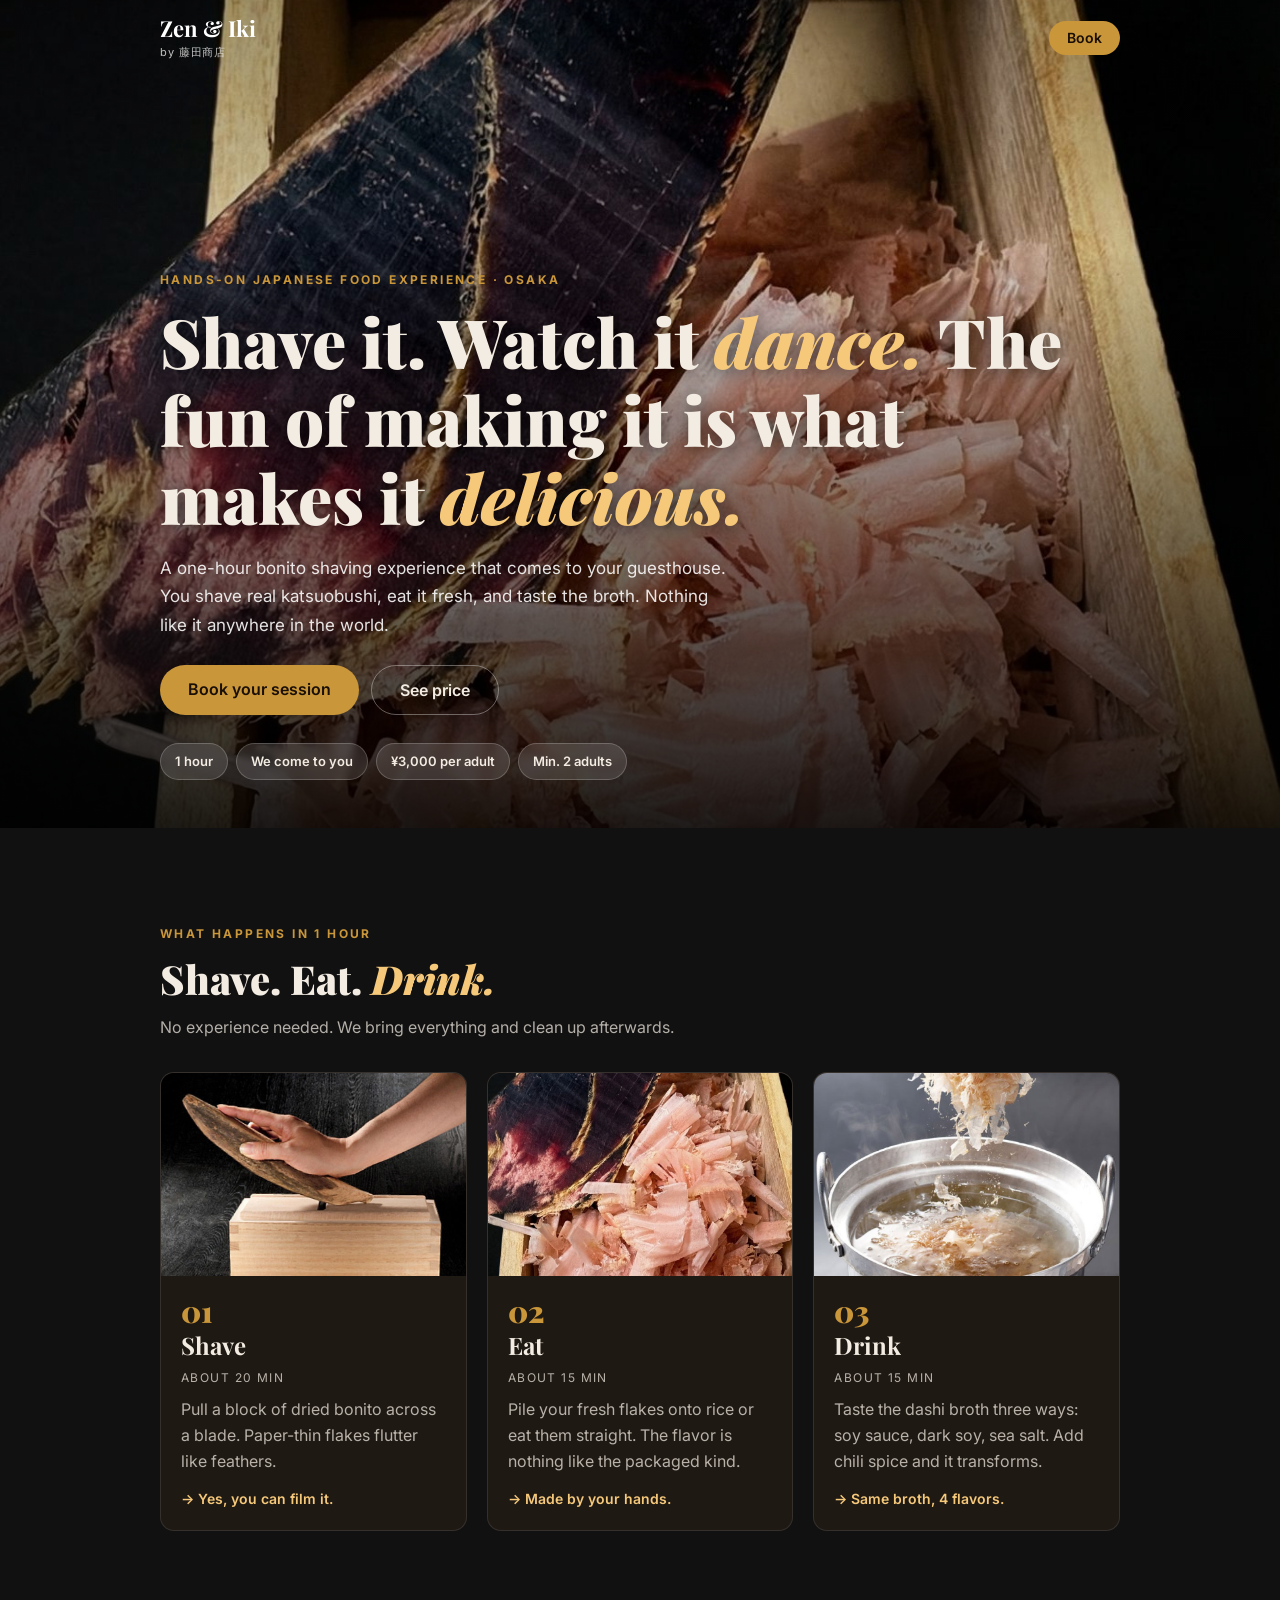
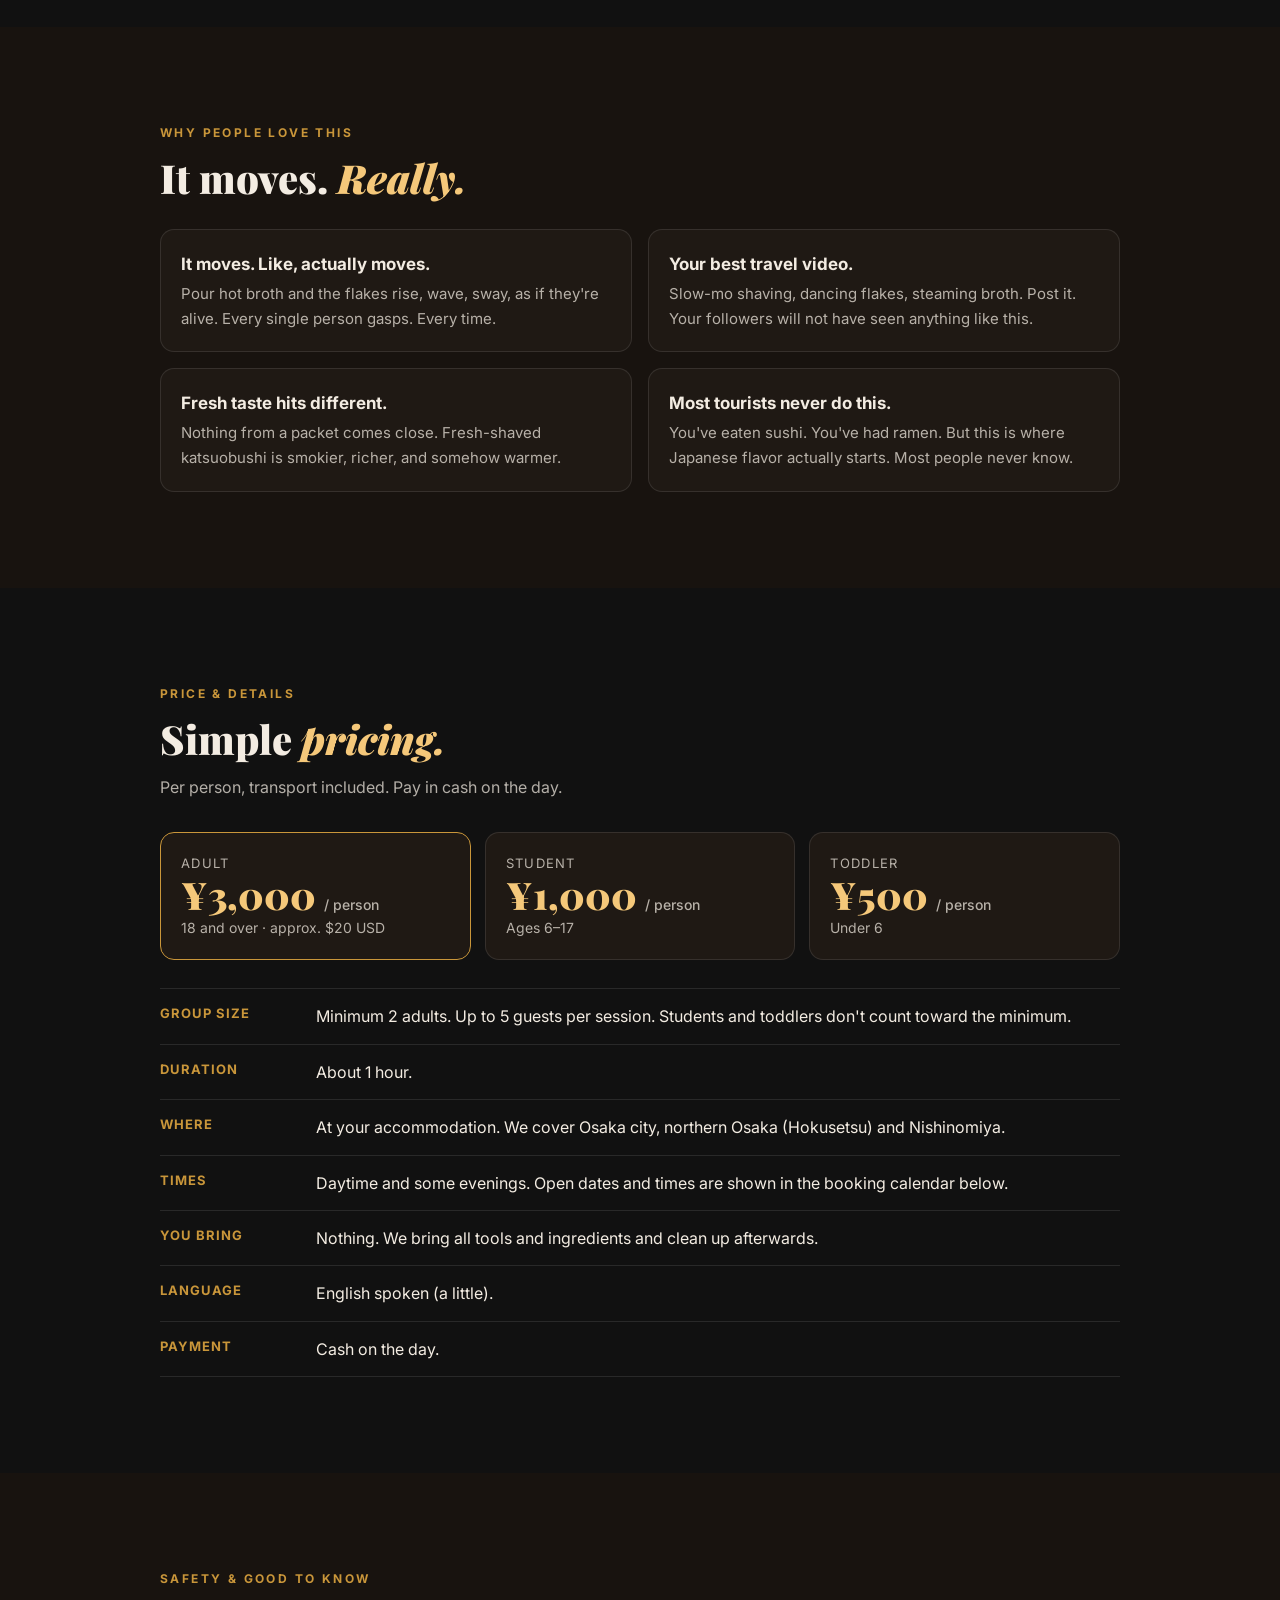
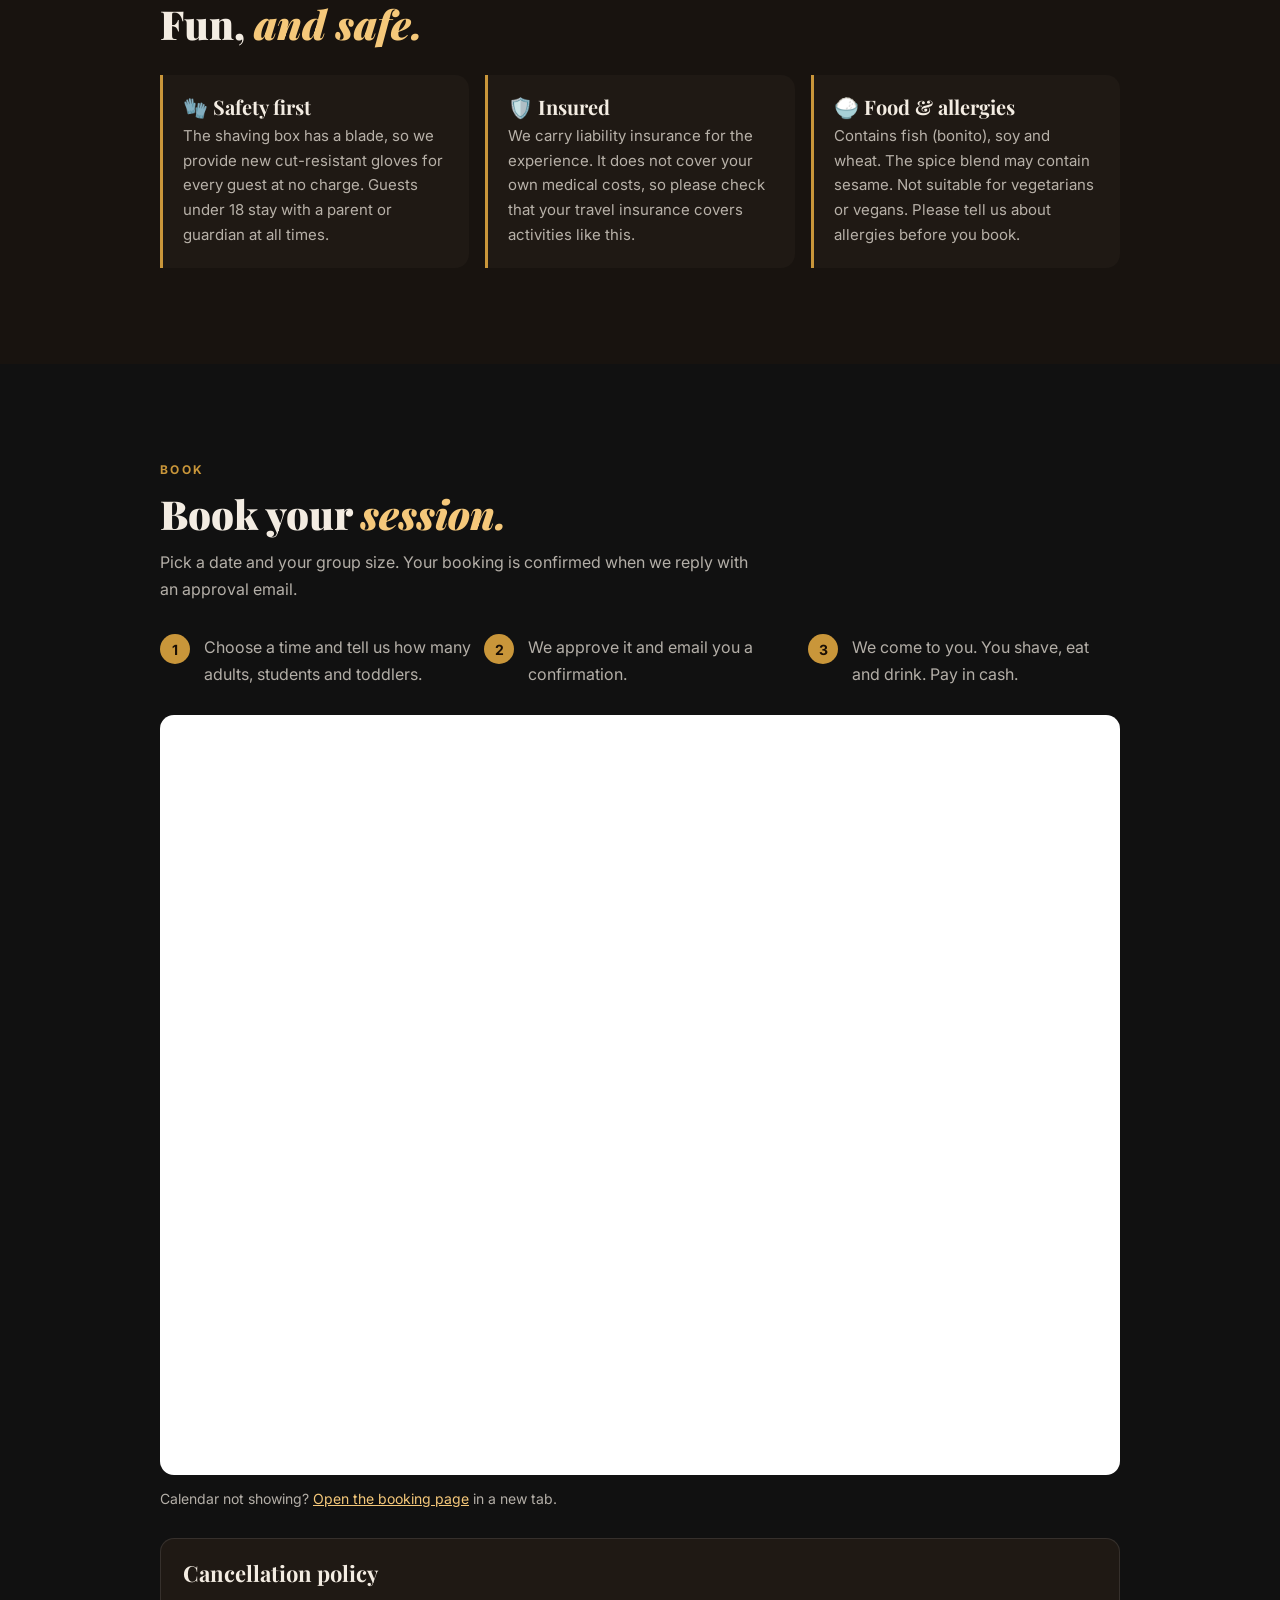
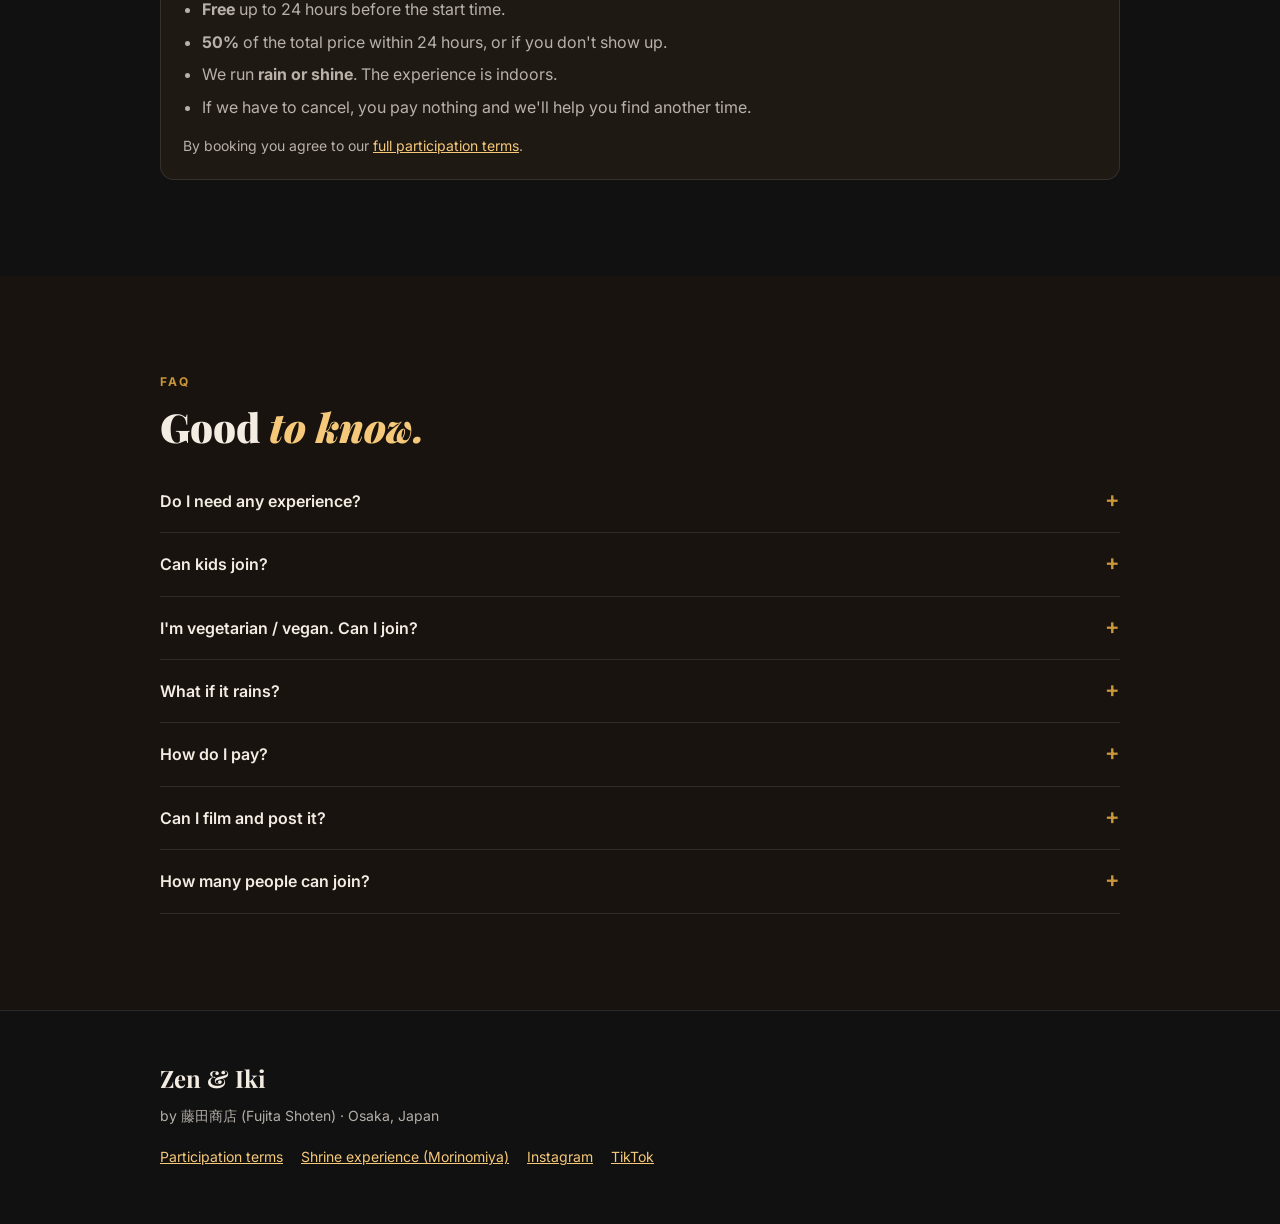
==== index.html @ d0101f79 "Guesthouse guest landing page (English) with booking embed and terms Co-Authored-By: Claude Sonnet 5" ====
<!DOCTYPE html>
<html lang="en">
<head>
  <meta charset="UTF-8">
  <meta name="viewport" content="width=device-width, initial-scale=1">
  <title>Bonito Shaving Experience | Zen &amp; Iki, Osaka</title>
  <meta name="description" content="Shave real bonito, eat it fresh, taste the broth. A one-hour hands-on Japanese food experience that comes to your guesthouse in Osaka. From ¥3,000 per adult.">
  <meta property="og:type" content="website">
  <meta property="og:title" content="Bonito Shaving Experience | Zen &amp; Iki, Osaka">
  <meta property="og:description" content="Shave it. Watch it dance. A one-hour bonito shaving experience that comes to your guesthouse in Osaka.">
  <!-- og:image は公開URLが決まってから絶対URLで追加（例: https://<domain>/assets/hero.jpg） -->
  <meta name="theme-color" content="#111111">
  <link rel="icon" href="assets/favicon.svg" type="image/svg+xml">
  <link rel="preconnect" href="https://fonts.googleapis.com">
  <link rel="preconnect" href="https://fonts.gstatic.com" crossorigin>
  <link rel="stylesheet" href="https://fonts.googleapis.com/css2?family=Inter:wght@400;500;600;700&family=Playfair+Display:ital,wght@0,700;0,900;1,700&display=swap">
  <link rel="stylesheet" href="styles.css">
</head>
<body>

<header class="site-header">
  <div class="wrap">
    <a class="brand" href="#hero"><b>Zen &amp; Iki</b><span>by 藤田商店</span></a>
    <a class="btn small" href="#book" data-book>Book</a>
  </div>
</header>

<main>

<!-- HERO -->
<section class="hero" id="hero" style="padding:0">
  <img src="assets/hero.jpg" alt="Block of dried bonito and a box of fresh pink shavings" width="1400" height="1719">
  <div class="wrap">
    <p class="kicker">Hands-on Japanese food experience · Osaka</p>
    <h1>Shave it. Watch it <em>dance.</em> The fun of making it is what makes it <em>delicious.</em></h1>
    <p class="sub">A one-hour bonito shaving experience that comes to your guesthouse. You shave real katsuobushi, eat it fresh, and taste the broth. Nothing like it anywhere in the world.</p>
    <div class="cta-row">
      <a class="btn" href="#book" data-book>Book your session</a>
      <a class="btn ghost" href="#price">See price</a>
    </div>
    <ul class="chips">
      <li>1 hour</li>
      <li>We come to you</li>
      <li>¥3,000 per adult</li>
      <li>Min. 2 adults</li>
    </ul>
  </div>
</section>

<!-- WHAT HAPPENS -->
<section id="experience">
  <div class="wrap">
    <p class="kicker">What happens in 1 hour</p>
    <h2>Shave. Eat. <em>Drink.</em></h2>
    <p class="lead">No experience needed. We bring everything and clean up afterwards.</p>
    <div class="steps">
      <article class="step">
        <img src="assets/shave.jpg" alt="A hand pulling a block of dried bonito across a wooden shaving box" width="900" height="599" loading="lazy">
        <div class="body">
          <div class="num">01</div>
          <h3>Shave</h3>
          <div class="time">About 20 min</div>
          <p>Pull a block of dried bonito across a blade. Paper-thin flakes flutter like feathers.</p>
          <p class="hl">→ Yes, you can film it.</p>
        </div>
      </article>
      <article class="step">
        <img src="assets/flakes.jpg" alt="Freshly shaved pink bonito flakes" width="900" height="660" loading="lazy">
        <div class="body">
          <div class="num">02</div>
          <h3>Eat</h3>
          <div class="time">About 15 min</div>
          <p>Pile your fresh flakes onto rice or eat them straight. The flavor is nothing like the packaged kind.</p>
          <p class="hl">→ Made by your hands.</p>
        </div>
      </article>
      <article class="step">
        <img src="assets/dashi.jpg" alt="Bonito flakes falling into a pot of steaming dashi broth" width="900" height="599" loading="lazy">
        <div class="body">
          <div class="num">03</div>
          <h3>Drink</h3>
          <div class="time">About 15 min</div>
          <p>Taste the dashi broth three ways: soy sauce, dark soy, sea salt. Add chili spice and it transforms.</p>
          <p class="hl">→ Same broth, 4 flavors.</p>
        </div>
      </article>
    </div>
  </div>
</section>

<!-- WHY -->
<section class="alt">
  <div class="wrap">
    <p class="kicker">Why people love this</p>
    <h2>It moves. <em>Really.</em></h2>
    <div class="why" style="margin-top:28px">
      <div><strong>It moves. Like, actually moves.</strong><p>Pour hot broth and the flakes rise, wave, sway, as if they're alive. Every single person gasps. Every time.</p></div>
      <div><strong>Your best travel video.</strong><p>Slow-mo shaving, dancing flakes, steaming broth. Post it. Your followers will not have seen anything like this.</p></div>
      <div><strong>Fresh taste hits different.</strong><p>Nothing from a packet comes close. Fresh-shaved katsuobushi is smokier, richer, and somehow warmer.</p></div>
      <div><strong>Most tourists never do this.</strong><p>You've eaten sushi. You've had ramen. But this is where Japanese flavor actually starts. Most people never know.</p></div>
    </div>
  </div>
</section>

<!-- PRICE -->
<section id="price">
  <div class="wrap">
    <p class="kicker">Price &amp; details</p>
    <h2>Simple <em>pricing.</em></h2>
    <p class="lead">Per person, transport included. Pay in cash on the day.</p>
    <div class="price-grid">
      <div class="price-card main">
        <div class="who">Adult</div>
        <div class="amt">¥3,000 <small>/ person</small></div>
        <div class="age">18 and over · approx. $20 USD</div>
      </div>
      <div class="price-card">
        <div class="who">Student</div>
        <div class="amt">¥1,000 <small>/ person</small></div>
        <div class="age">Ages 6–17</div>
      </div>
      <div class="price-card">
        <div class="who">Toddler</div>
        <div class="amt">¥500 <small>/ person</small></div>
        <div class="age">Under 6</div>
      </div>
    </div>
    <ul class="facts">
      <li><b>Group size</b><span>Minimum 2 adults. Up to 5 guests per session. Students and toddlers don't count toward the minimum.</span></li>
      <li><b>Duration</b><span>About 1 hour.</span></li>
      <li><b>Where</b><span>At your accommodation. We cover Osaka city, northern Osaka (Hokusetsu) and Nishinomiya.</span></li>
      <li><b>Times</b><span>Daytime and some evenings. Open dates and times are shown in the booking calendar below.</span></li>
      <li><b>You bring</b><span>Nothing. We bring all tools and ingredients and clean up afterwards.</span></li>
      <li><b>Language</b><span>English spoken (a little).</span></li>
      <li><b>Payment</b><span>Cash on the day.</span></li>
    </ul>
  </div>
</section>

<!-- SAFETY -->
<section class="alt">
  <div class="wrap">
    <p class="kicker">Safety &amp; good to know</p>
    <h2>Fun, <em>and safe.</em></h2>
    <div class="notes" style="margin-top:28px">
      <div class="note">
        <h3>🧤 Safety first</h3>
        <p>The shaving box has a blade, so we provide new cut-resistant gloves for every guest at no charge. Guests under 18 stay with a parent or guardian at all times.</p>
      </div>
      <div class="note">
        <h3>🛡️ Insured</h3>
        <p>We carry liability insurance for the experience. It does not cover your own medical costs, so please check that your travel insurance covers activities like this.</p>
      </div>
      <div class="note">
        <h3>🍚 Food &amp; allergies</h3>
        <p>Contains fish (bonito), soy and wheat. The spice blend may contain sesame. Not suitable for vegetarians or vegans. Please tell us about allergies before you book.</p>
      </div>
    </div>
  </div>
</section>

<!-- BOOK -->
<section id="book">
  <div class="wrap">
    <p class="kicker">Book</p>
    <h2>Book your <em>session.</em></h2>
    <p class="lead">Pick a date and your group size. Your booking is confirmed when we reply with an approval email.</p>
    <ol class="how-book">
      <li>Choose a time and tell us how many adults, students and toddlers.</li>
      <li>We approve it and email you a confirmation.</li>
      <li>We come to you. You shave, eat and drink. Pay in cash.</li>
    </ol>
    <div id="booking-frame" class="booking-frame"></div>
    <p class="frame-fallback">Calendar not showing? <a href="#book" data-book>Open the booking page</a> in a new tab.</p>
    <div class="booking-pending">
      Online booking opens soon. In the meantime, message us on
      <a href="https://www.instagram.com/100sauce.fujita" target="_blank" rel="noopener noreferrer">Instagram</a>.
    </div>

    <div class="policy">
      <h3>Cancellation policy</h3>
      <ul>
        <li><strong>Free</strong> up to 24 hours before the start time.</li>
        <li><strong>50%</strong> of the total price within 24 hours, or if you don't show up.</li>
        <li>We run <strong>rain or shine</strong>. The experience is indoors.</li>
        <li>If we have to cancel, you pay nothing and we'll help you find another time.</li>
      </ul>
      <p style="margin:14px 0 0;color:var(--muted);font-size:14px">By booking you agree to our <a href="terms.html">full participation terms</a>.</p>
    </div>
  </div>
</section>

<!-- FAQ -->
<section class="alt faq">
  <div class="wrap">
    <p class="kicker">FAQ</p>
    <h2>Good <em>to know.</em></h2>
    <div style="margin-top:20px">
      <details><summary>Do I need any experience?</summary><p>No. We show you how, and gloves are provided. If you can pull a block across a blade, you can do it.</p></details>
      <details><summary>Can kids join?</summary><p>Yes. Students (6–17) are ¥1,000 and toddlers (under 6) are ¥500. Anyone under 18 must stay with a parent or guardian. Toddlers take part with a guardian right beside them, and we may ask that they not handle the blade.</p></details>
      <details><summary>I'm vegetarian / vegan. Can I join?</summary><p>Sorry, no. The experience is built around bonito (fish), so it is not suitable for vegetarians or vegans.</p></details>
      <details><summary>What if it rains?</summary><p>Nothing changes. The experience is indoors and runs rain or shine.</p></details>
      <details><summary>How do I pay?</summary><p>In cash on the day. Prices are per person and include transport.</p></details>
      <details><summary>Can I film and post it?</summary><p>Please do. We may also film the session for our own promotion. If you'd rather not appear, just tell us before we start.</p></details>
      <details><summary>How many people can join?</summary><p>At least 2 adults, and up to 5 guests in total per session.</p></details>
    </div>
  </div>
</section>

</main>

<footer>
  <div class="wrap">
    <div class="brand-line">Zen &amp; Iki</div>
    <p>by 藤田商店 (Fujita Shoten) · Osaka, Japan</p>
    <div class="foot-links">
      <a href="terms.html">Participation terms</a>
      <a href="https://katsuobushi-3pjo.vercel.app/" target="_blank" rel="noopener noreferrer">Shrine experience (Morinomiya)</a>
      <a href="https://www.instagram.com/100sauce.fujita" target="_blank" rel="noopener noreferrer">Instagram</a>
      <a href="https://www.tiktok.com/@user2796113026210" target="_blank" rel="noopener noreferrer">TikTok</a>
    </div>
  </div>
</footer>

<div id="sticky" class="sticky">
  <a class="btn" href="#book" data-book>Book your session · from ¥3,000</a>
</div>

<script src="script.js"></script>
</body>
</html>
---- styles.css ----
/* Zen & Iki — guesthouse guest landing page */
:root {
  --bg: #111;
  --bg-alt: #18130f;
  --surface: #1f1914;
  --line: rgba(255, 255, 255, 0.1);
  --text: #f3ece2;
  --muted: rgba(243, 236, 226, 0.72);
  --gold: #c9963a;
  --gold-soft: #f5c87a;
  --on-gold: #1a0f05;
  --radius: 14px;
  --serif: 'Playfair Display', Georgia, serif;
  --sans: 'Inter', system-ui, -apple-system, 'Segoe UI', sans-serif;
}

*, *::before, *::after { box-sizing: border-box; }
html { scroll-behavior: smooth; }
body {
  margin: 0;
  background: var(--bg);
  color: var(--text);
  font-family: var(--sans);
  font-size: 16px;
  line-height: 1.65;
  -webkit-font-smoothing: antialiased;
}
img { max-width: 100%; display: block; }
a { color: var(--gold-soft); }
a:focus-visible, button:focus-visible, summary:focus-visible {
  outline: 2px solid var(--gold-soft);
  outline-offset: 3px;
}

.wrap { width: 100%; max-width: 1000px; margin: 0 auto; padding: 0 20px; }
section { padding: 64px 0; }
.alt { background: var(--bg-alt); }

.kicker {
  font-size: 12px; font-weight: 700; letter-spacing: 0.2em;
  text-transform: uppercase; color: var(--gold); margin: 0 0 12px;
}
h1, h2, h3 { font-family: var(--serif); line-height: 1.15; margin: 0; }
h2 { font-size: clamp(28px, 5vw, 40px); font-weight: 900; margin-bottom: 12px; }
h2 em, h1 em { font-style: italic; color: var(--gold-soft); }
.lead { color: var(--muted); max-width: 60ch; margin: 0 0 32px; }

/* Buttons */
.btn {
  display: inline-block; text-decoration: none; cursor: pointer;
  background: var(--gold); color: var(--on-gold);
  font: 600 16px/1 var(--sans); padding: 16px 28px;
  border-radius: 999px; border: 0;
}
.btn:hover { background: var(--gold-soft); }
.btn.ghost { background: transparent; color: var(--text); border: 1px solid rgba(255,255,255,.35); }
.btn.ghost:hover { background: rgba(255,255,255,.08); }
.btn.small { padding: 10px 18px; font-size: 14px; }
.btn[aria-disabled="true"] { opacity: .55; pointer-events: none; }

/* Header */
.site-header {
  position: absolute; top: 0; left: 0; right: 0; z-index: 5;
  padding: 16px 0;
}
.site-header .wrap { display: flex; align-items: center; justify-content: space-between; }
.brand { text-decoration: none; color: #fff; line-height: 1.15; }
.brand b { font-family: var(--serif); font-size: 22px; display: block; }
.brand span { font-size: 11px; letter-spacing: .08em; color: rgba(255,255,255,.75); }

/* Hero */
.hero {
  position: relative; min-height: 92vh; min-height: 92svh;
  display: flex; align-items: flex-end; overflow: hidden; background: #0d0804;
}
.hero img {
  position: absolute; inset: 0; width: 100%; height: 100%;
  object-fit: cover; object-position: center 62%;
}
.hero::after {
  content: ""; position: absolute; inset: 0;
  background: linear-gradient(to bottom, rgba(0,0,0,.35) 0%, rgba(0,0,0,.15) 30%, rgba(0,0,0,.88) 100%);
}
.hero .wrap { position: relative; z-index: 2; padding-bottom: 48px; padding-top: 120px; }
.hero h1 { font-size: clamp(36px, 8vw, 68px); font-weight: 900; text-shadow: 0 2px 18px rgba(0,0,0,.6); max-width: 14em; }
.hero .sub { max-width: 52ch; margin: 18px 0 26px; color: rgba(255,255,255,.88); font-size: 17px; }
.cta-row { display: flex; flex-wrap: wrap; gap: 12px; }
.chips { display: flex; flex-wrap: wrap; gap: 8px; margin: 28px 0 0; padding: 0; list-style: none; }
.chips li {
  font-size: 13px; font-weight: 600; padding: 7px 14px; border-radius: 999px;
  background: rgba(255,255,255,.12); border: 1px solid rgba(255,255,255,.2); backdrop-filter: blur(4px);
}

/* Steps */
.steps { display: grid; gap: 20px; grid-template-columns: 1fr; }
.step { background: var(--surface); border: 1px solid var(--line); border-radius: var(--radius); overflow: hidden; }
.step img { width: 100%; height: auto; aspect-ratio: 3 / 2; object-fit: cover; }
.step .body { padding: 20px; }
.step .num { font-family: var(--serif); color: var(--gold); font-size: 30px; font-weight: 900; line-height: 1; }
.step h3 { font-size: 24px; margin: 6px 0 8px; }
.step .time { font-size: 12px; letter-spacing: .12em; text-transform: uppercase; color: var(--muted); }
.step p { color: var(--muted); margin: 8px 0 12px; }
.step .hl { color: var(--gold-soft); font-weight: 600; font-size: 14px; margin: 0; }

/* Why */
.why { display: grid; gap: 16px; grid-template-columns: 1fr; }
.why div { padding: 20px; border: 1px solid var(--line); border-radius: var(--radius); background: var(--surface); }
.why strong { display: block; font-size: 17px; margin-bottom: 4px; }
.why p { margin: 0; color: var(--muted); font-size: 15px; }

/* Price */
.price-grid { display: grid; gap: 14px; grid-template-columns: 1fr; margin-bottom: 28px; }
.price-card { padding: 20px; border: 1px solid var(--line); border-radius: var(--radius); background: var(--surface); }
.price-card.main { border-color: var(--gold); }
.price-card .who { font-size: 13px; letter-spacing: .1em; text-transform: uppercase; color: var(--muted); }
.price-card .amt { font-family: var(--serif); font-size: 38px; font-weight: 900; color: var(--gold-soft); line-height: 1.1; }
.price-card .amt small { font-family: var(--sans); font-size: 14px; font-weight: 500; color: var(--muted); }
.price-card .age { font-size: 14px; color: var(--muted); }
.facts { list-style: none; margin: 0; padding: 0; border-top: 1px solid var(--line); }
.facts li { display: grid; grid-template-columns: 9em 1fr; gap: 12px; padding: 14px 0; border-bottom: 1px solid var(--line); }
.facts b { color: var(--gold); font-size: 13px; letter-spacing: .08em; text-transform: uppercase; }

/* Safety */
.notes { display: grid; gap: 16px; grid-template-columns: 1fr; }
.note { padding: 20px; border-left: 3px solid var(--gold); background: var(--surface); border-radius: 0 var(--radius) var(--radius) 0; }
.note h3 { font-size: 20px; margin-bottom: 6px; }
.note p { margin: 0; color: var(--muted); font-size: 15px; }

/* Booking */
.how-book { display: grid; gap: 12px; grid-template-columns: 1fr; margin: 0 0 28px; padding: 0; list-style: none; counter-reset: s; }
.how-book li { counter-increment: s; display: flex; gap: 14px; align-items: flex-start; color: var(--muted); }
.how-book li::before {
  content: counter(s); flex: none; width: 30px; height: 30px; border-radius: 50%;
  background: var(--gold); color: var(--on-gold); font-weight: 700;
  display: grid; place-items: center; font-size: 14px;
}
.booking-frame { background: #fff; border-radius: var(--radius); overflow: hidden; }
.booking-frame iframe { width: 100%; height: 760px; border: 0; display: block; }
.booking-pending {
  display: none; padding: 28px; border: 1px dashed var(--gold); border-radius: var(--radius); color: var(--muted);
}
.is-pending .booking-pending { display: block; }
.frame-fallback { margin: 12px 0 0; font-size: 14px; color: var(--muted); }
.is-pending .frame-fallback { display: none; }
.policy { margin-top: 28px; padding: 22px; border: 1px solid var(--line); border-radius: var(--radius); background: var(--surface); }
.policy h3 { font-size: 22px; margin-bottom: 10px; }
.policy ul { margin: 0; padding-left: 1.2em; color: var(--muted); }
.policy li { margin: 6px 0; }

/* FAQ */
.faq details { border-bottom: 1px solid var(--line); }
.faq summary { cursor: pointer; list-style: none; padding: 18px 0; font-weight: 600; display: flex; justify-content: space-between; gap: 16px; }
.faq summary::-webkit-details-marker { display: none; }
.faq summary::after { content: "+"; color: var(--gold); font-size: 22px; line-height: 1; }
.faq details[open] summary::after { content: "–"; }
.faq details p { margin: 0 0 18px; color: var(--muted); max-width: 62ch; }

/* Footer */
footer { padding: 48px 0 110px; border-top: 1px solid var(--line); }
footer .brand-line { font-family: var(--serif); font-size: 24px; font-weight: 700; }
footer p { color: var(--muted); margin: 6px 0 0; font-size: 14px; }
.foot-links { display: flex; flex-wrap: wrap; gap: 18px; margin-top: 18px; font-size: 14px; }

/* Sticky CTA (mobile) */
.sticky {
  position: fixed; left: 0; right: 0; bottom: 0; z-index: 20;
  padding: 12px 16px calc(12px + env(safe-area-inset-bottom));
  background: rgba(17,17,17,.95); border-top: 1px solid var(--line);
  transform: translateY(110%); visibility: hidden; transition: transform .25s ease, visibility 0s linear .25s;
}
.sticky.show { transform: none; visibility: visible; transition: transform .25s ease, visibility 0s; }
.sticky .btn { display: block; text-align: center; width: 100%; }
@media (prefers-reduced-motion: reduce) { .sticky { transition: none; } html { scroll-behavior: auto; } }

/* Terms page */
.doc { padding: 120px 0 48px; max-width: 760px; }
.doc h1 { font-size: clamp(30px, 6vw, 44px); margin-bottom: 8px; }
.doc h2 { font-size: 24px; margin: 36px 0 10px; }
.doc ul { color: var(--muted); padding-left: 1.2em; }
.doc li { margin: 6px 0; }
.doc p { color: var(--muted); }
.doc .back { display: inline-block; margin-top: 8px; }

@media (min-width: 760px) {
  section { padding: 96px 0; }
  .steps { grid-template-columns: repeat(3, 1fr); }
  .why { grid-template-columns: repeat(2, 1fr); }
  .price-grid { grid-template-columns: repeat(3, 1fr); }
  .notes { grid-template-columns: repeat(3, 1fr); }
  .how-book { grid-template-columns: repeat(3, 1fr); }
  .sticky { display: none; }
  footer { padding-bottom: 56px; }
}
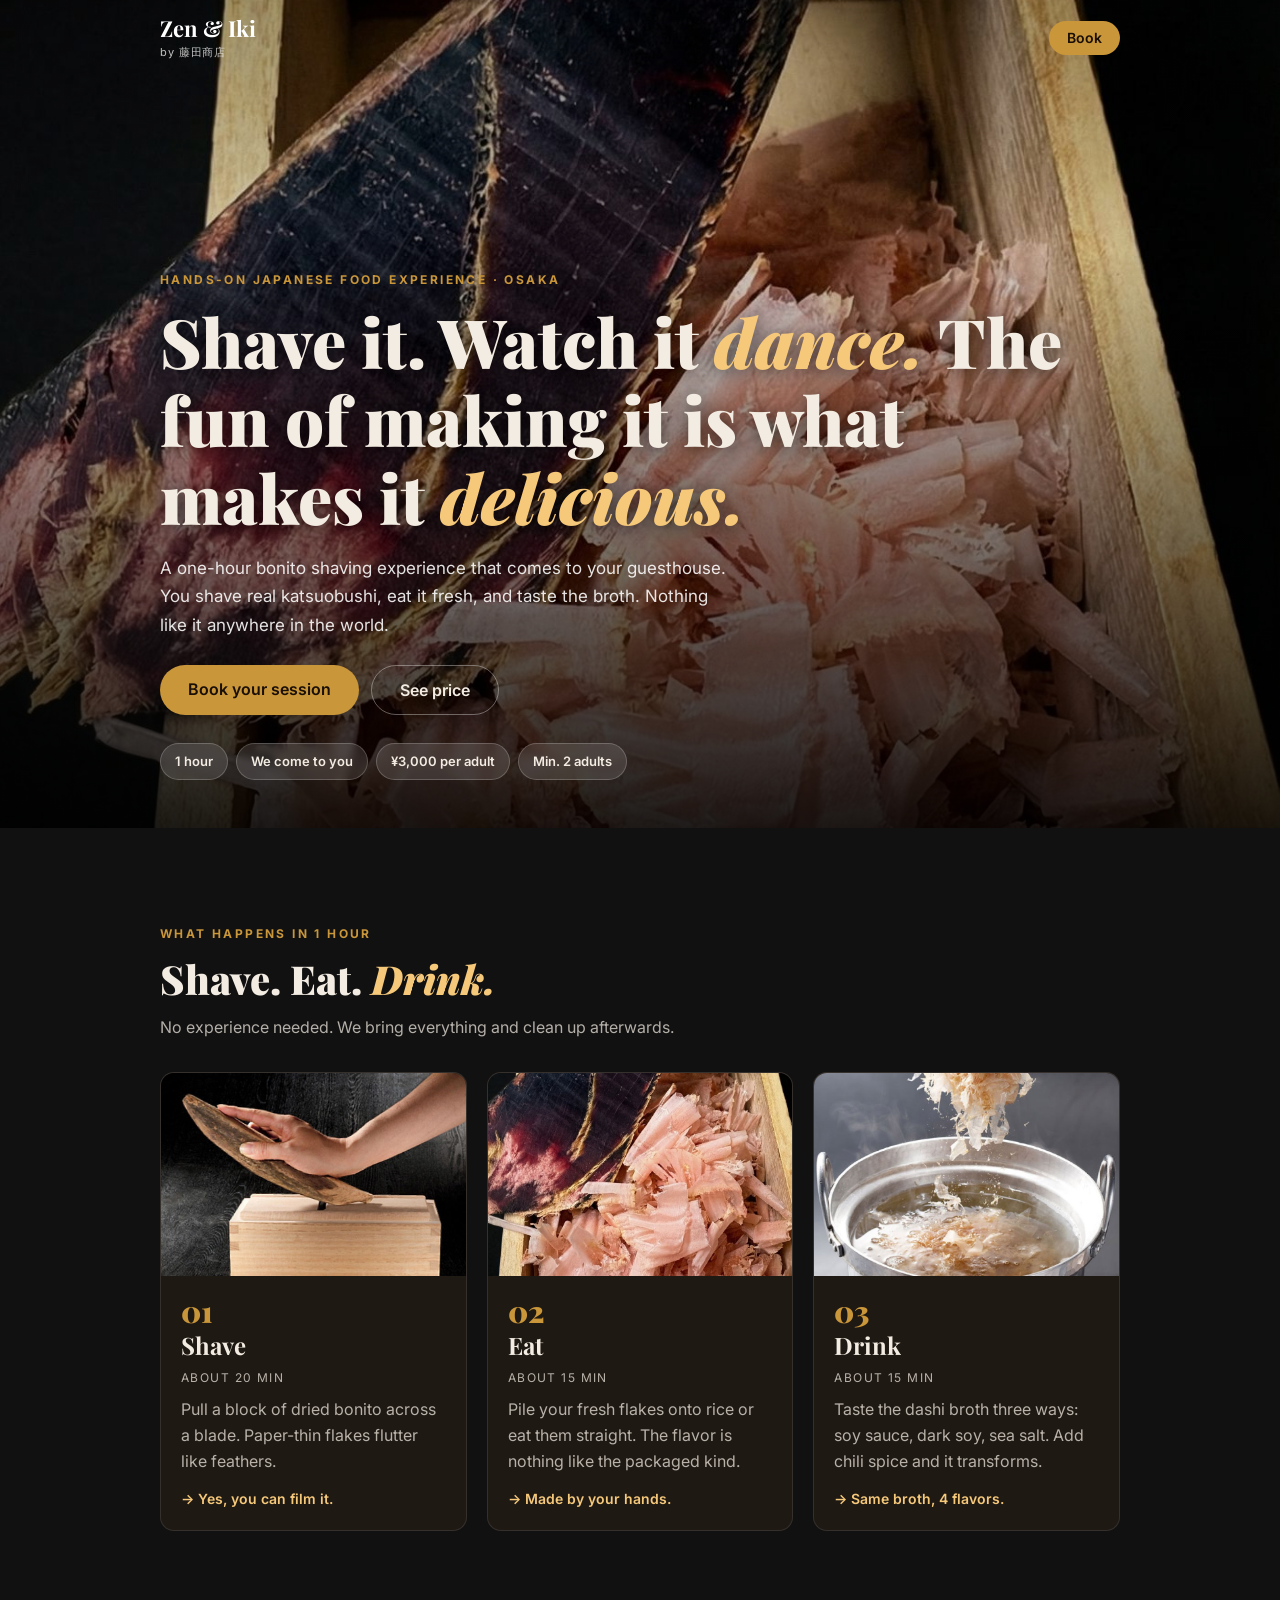
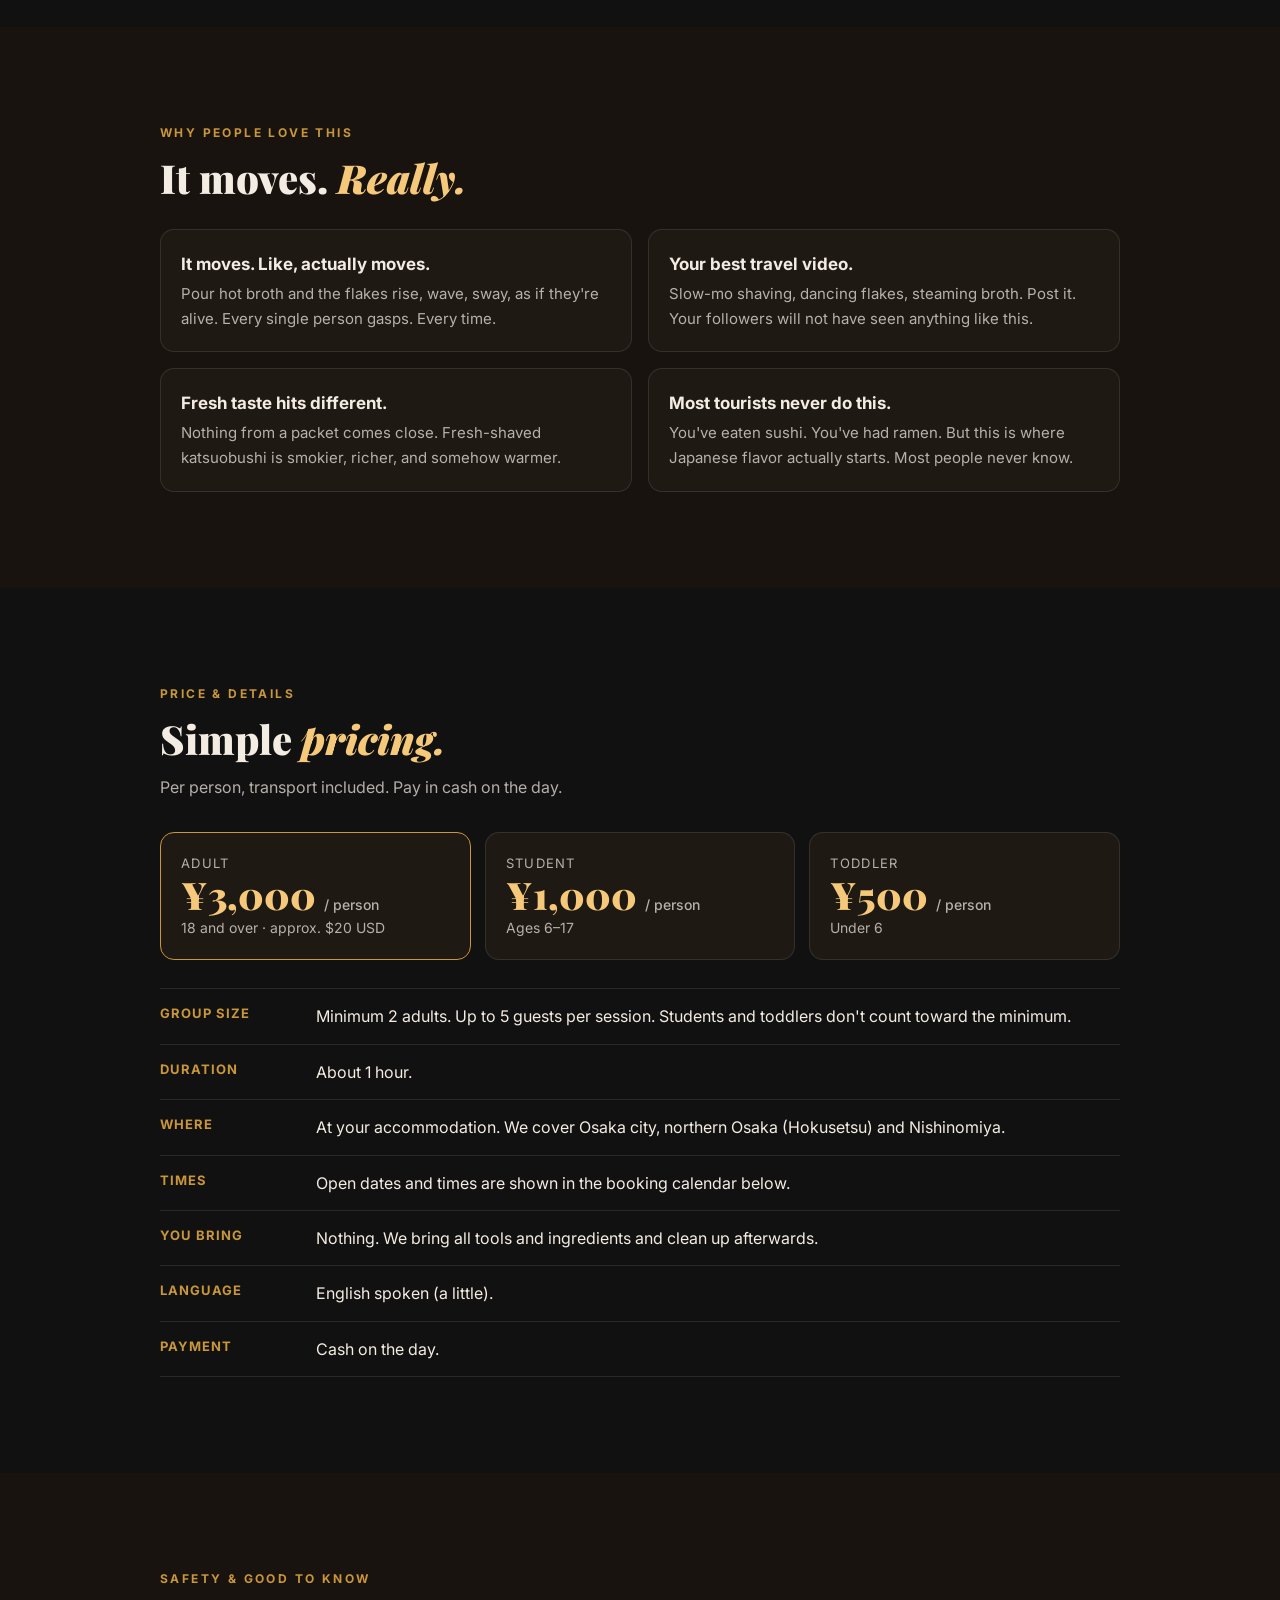
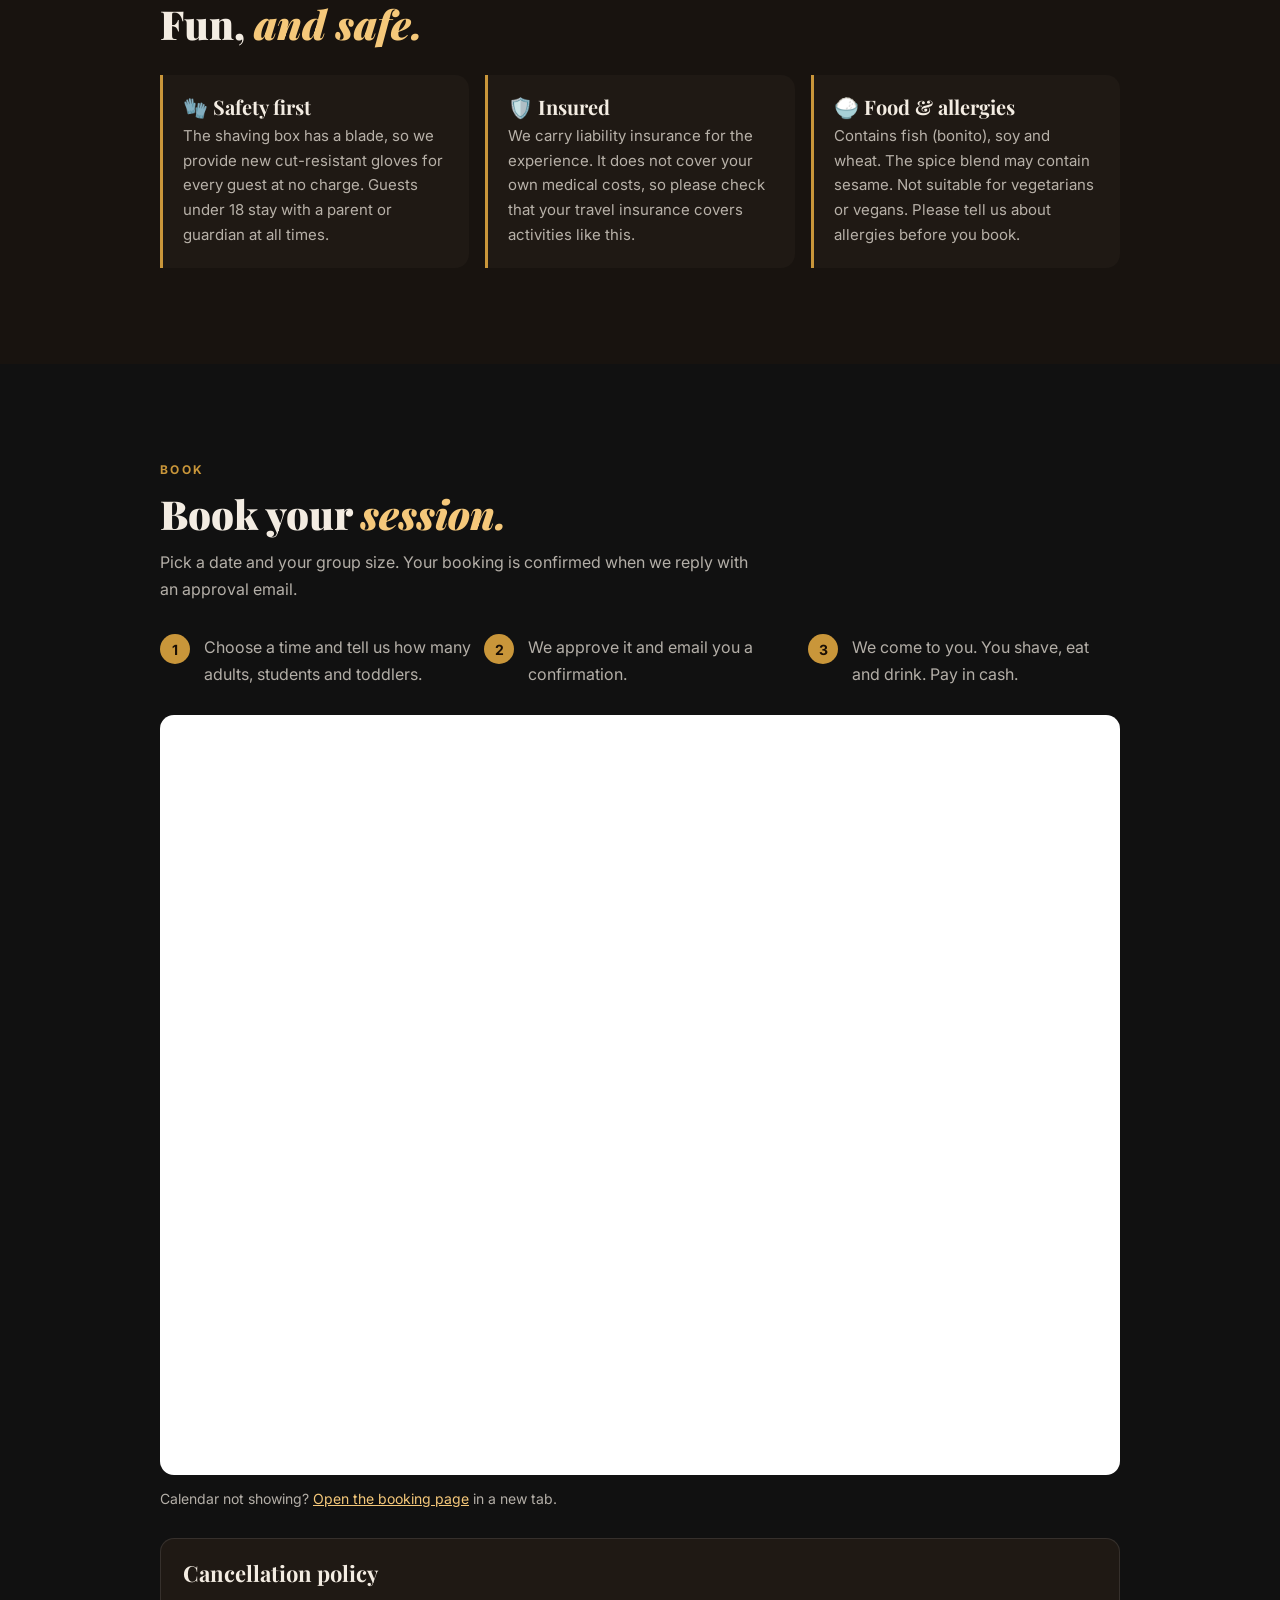
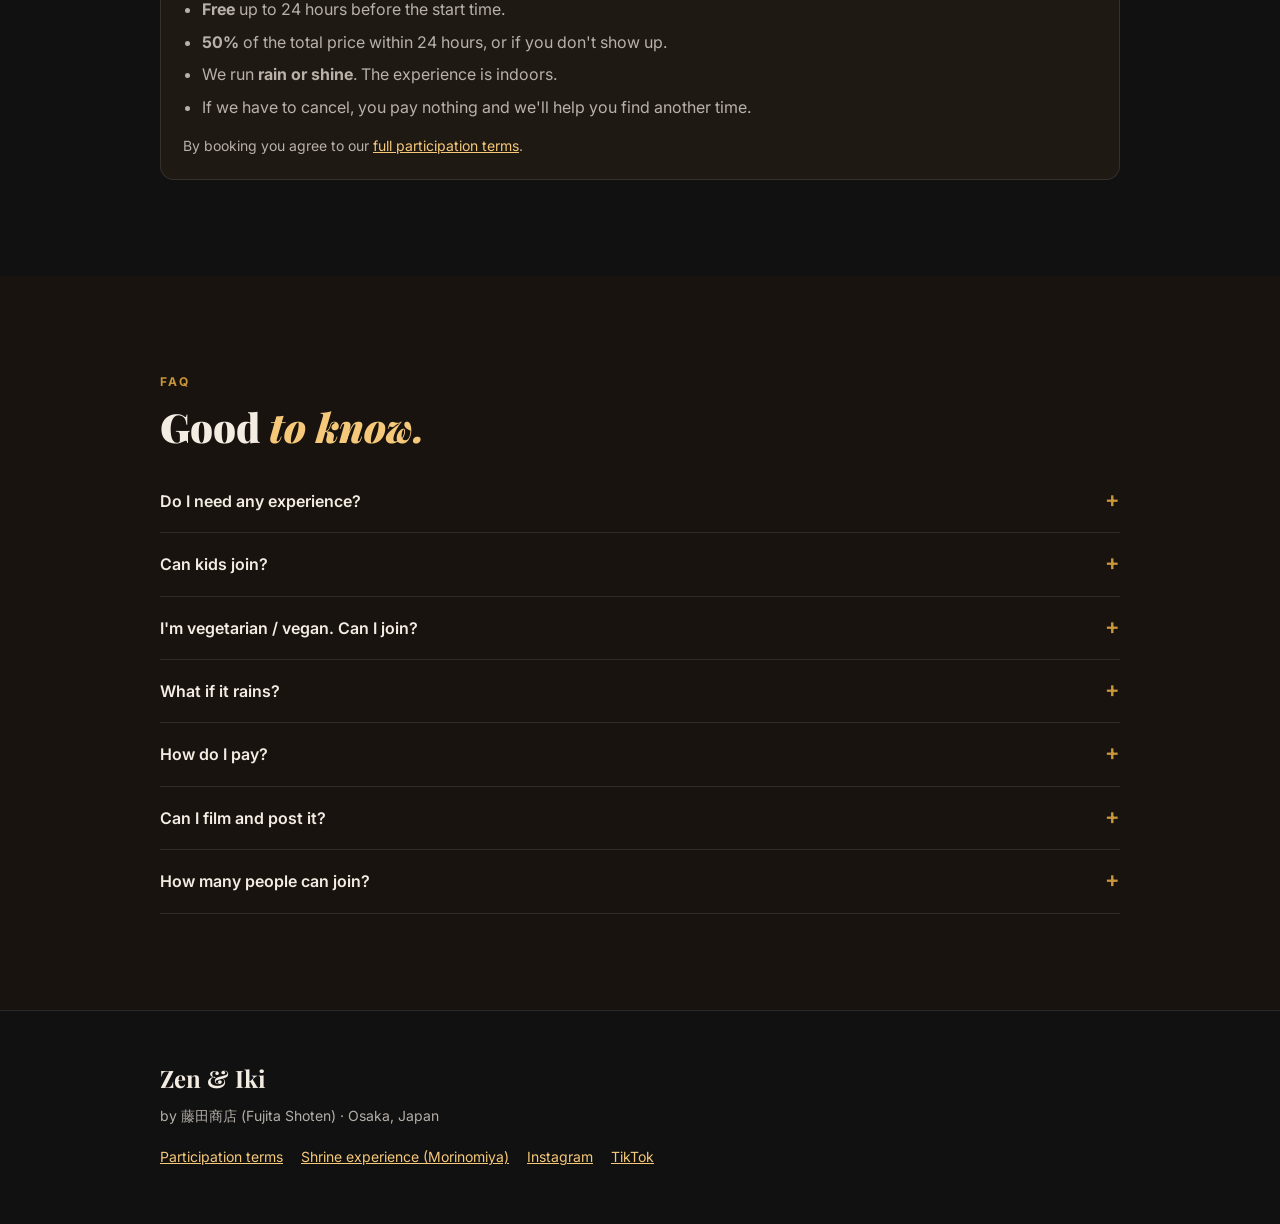
==== commit 031b8995: "Hours: refer to the booking calendar instead of fixed hours Co-Authored-By: Claude Sonnet 5.5 <norep" ====
--- a/index.html
+++ b/index.html
@@ -8,7 +8,14 @@
   <meta property="og:type" content="website">
   <meta property="og:title" content="Bonito Shaving Experience | Zen &amp; Iki, Osaka">
   <meta property="og:description" content="Shave it. Watch it dance. A one-hour bonito shaving experience that comes to your guesthouse in Osaka.">
-  <!-- og:image は公開URLが決まってから絶対URLで追加（例: https://<domain>/assets/hero.jpg） -->
+  <link rel="canonical" href="https://katsuo-minpaku-lp.vercel.app/">
+  <meta property="og:url" content="https://katsuo-minpaku-lp.vercel.app/">
+  <meta property="og:site_name" content="Zen &amp; Iki">
+  <meta property="og:image" content="https://katsuo-minpaku-lp.vercel.app/assets/og.jpg">
+  <meta property="og:image:width" content="1200">
+  <meta property="og:image:height" content="630">
+  <meta property="og:image:alt" content="A block of dried bonito and a box of fresh pink shavings">
+  <meta name="twitter:card" content="summary_large_image">
   <meta name="theme-color" content="#111111">
   <link rel="icon" href="assets/favicon.svg" type="image/svg+xml">
   <link rel="preconnect" href="https://fonts.googleapis.com">
@@ -129,7 +136,7 @@
       <li><b>Group size</b><span>Minimum 2 adults. Up to 5 guests per session. Students and toddlers don't count toward the minimum.</span></li>
       <li><b>Duration</b><span>About 1 hour.</span></li>
       <li><b>Where</b><span>At your accommodation. We cover Osaka city, northern Osaka (Hokusetsu) and Nishinomiya.</span></li>
-      <li><b>Times</b><span>Daytime and some evenings. Open dates and times are shown in the booking calendar below.</span></li>
+      <li><b>Times</b><span>Open dates and times are shown in the booking calendar below.</span></li>
       <li><b>You bring</b><span>Nothing. We bring all tools and ingredients and clean up afterwards.</span></li>
       <li><b>Language</b><span>English spoken (a little).</span></li>
       <li><b>Payment</b><span>Cash on the day.</span></li>
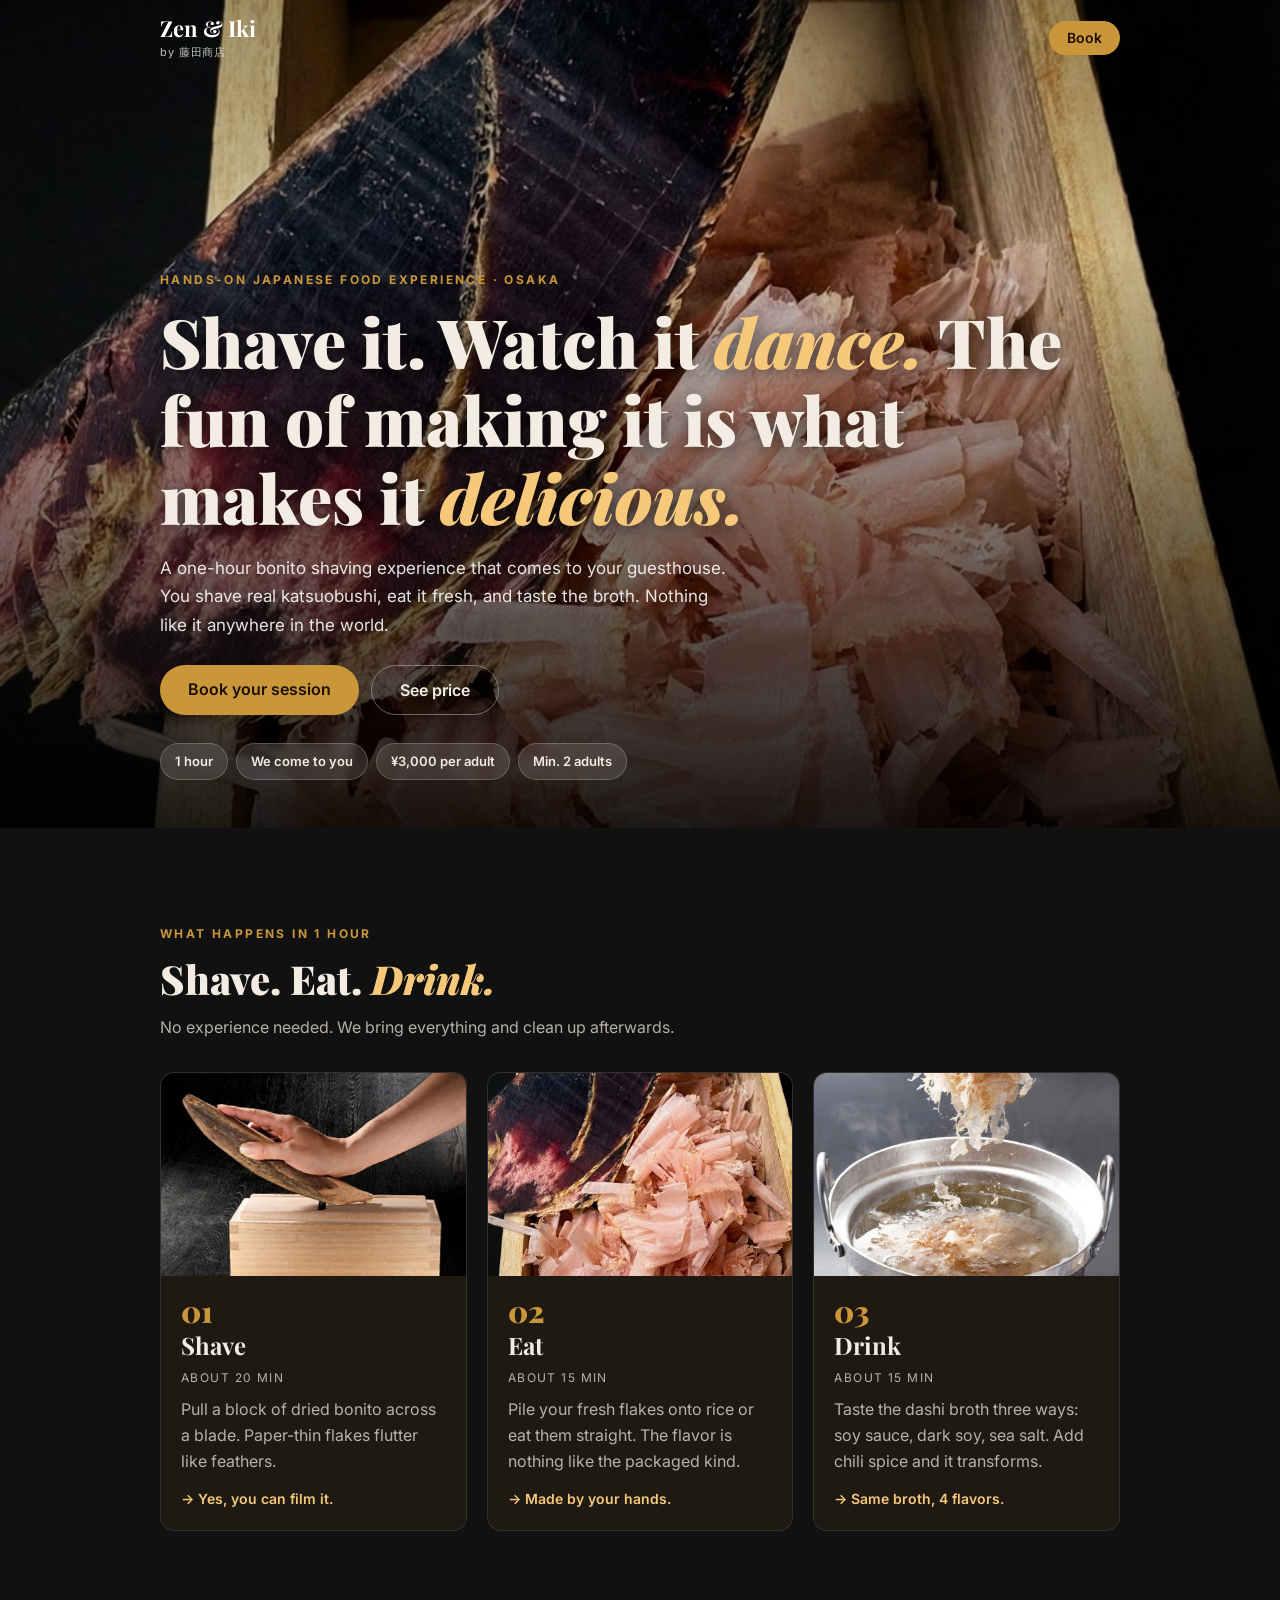
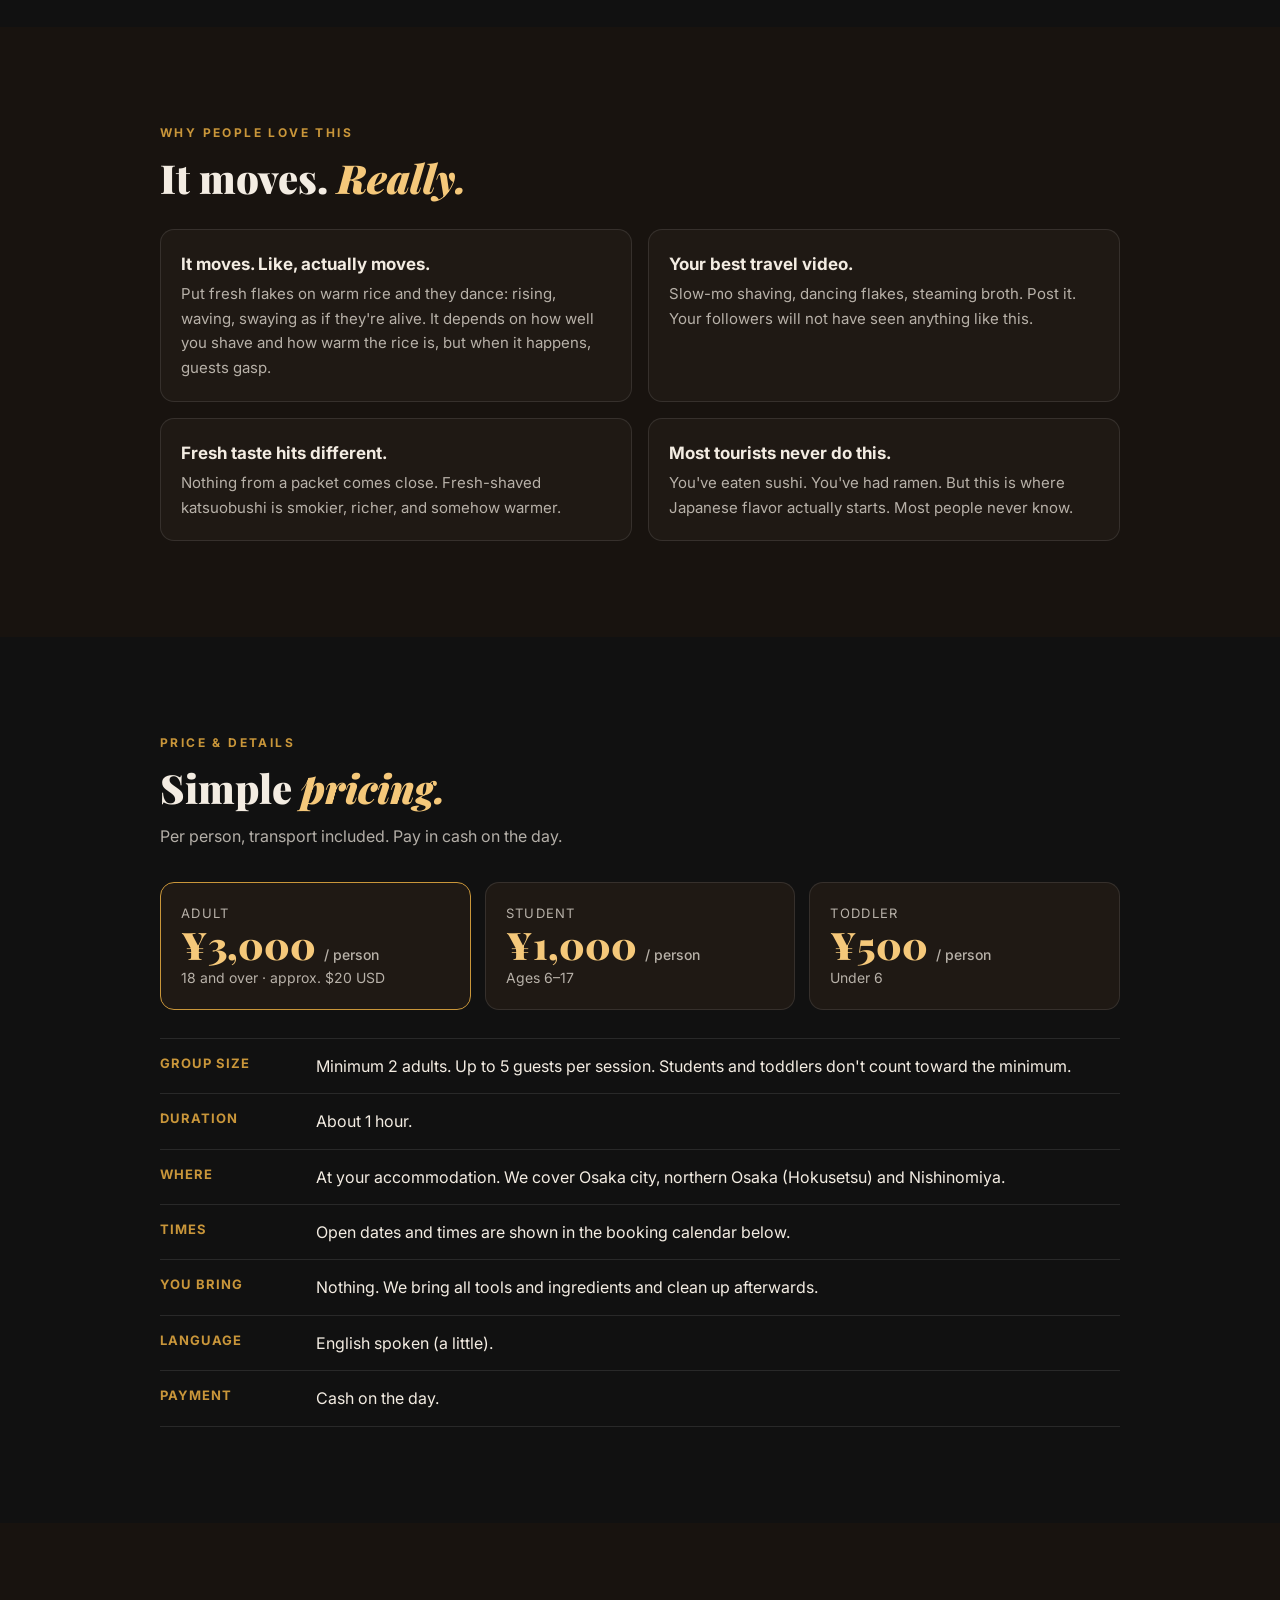
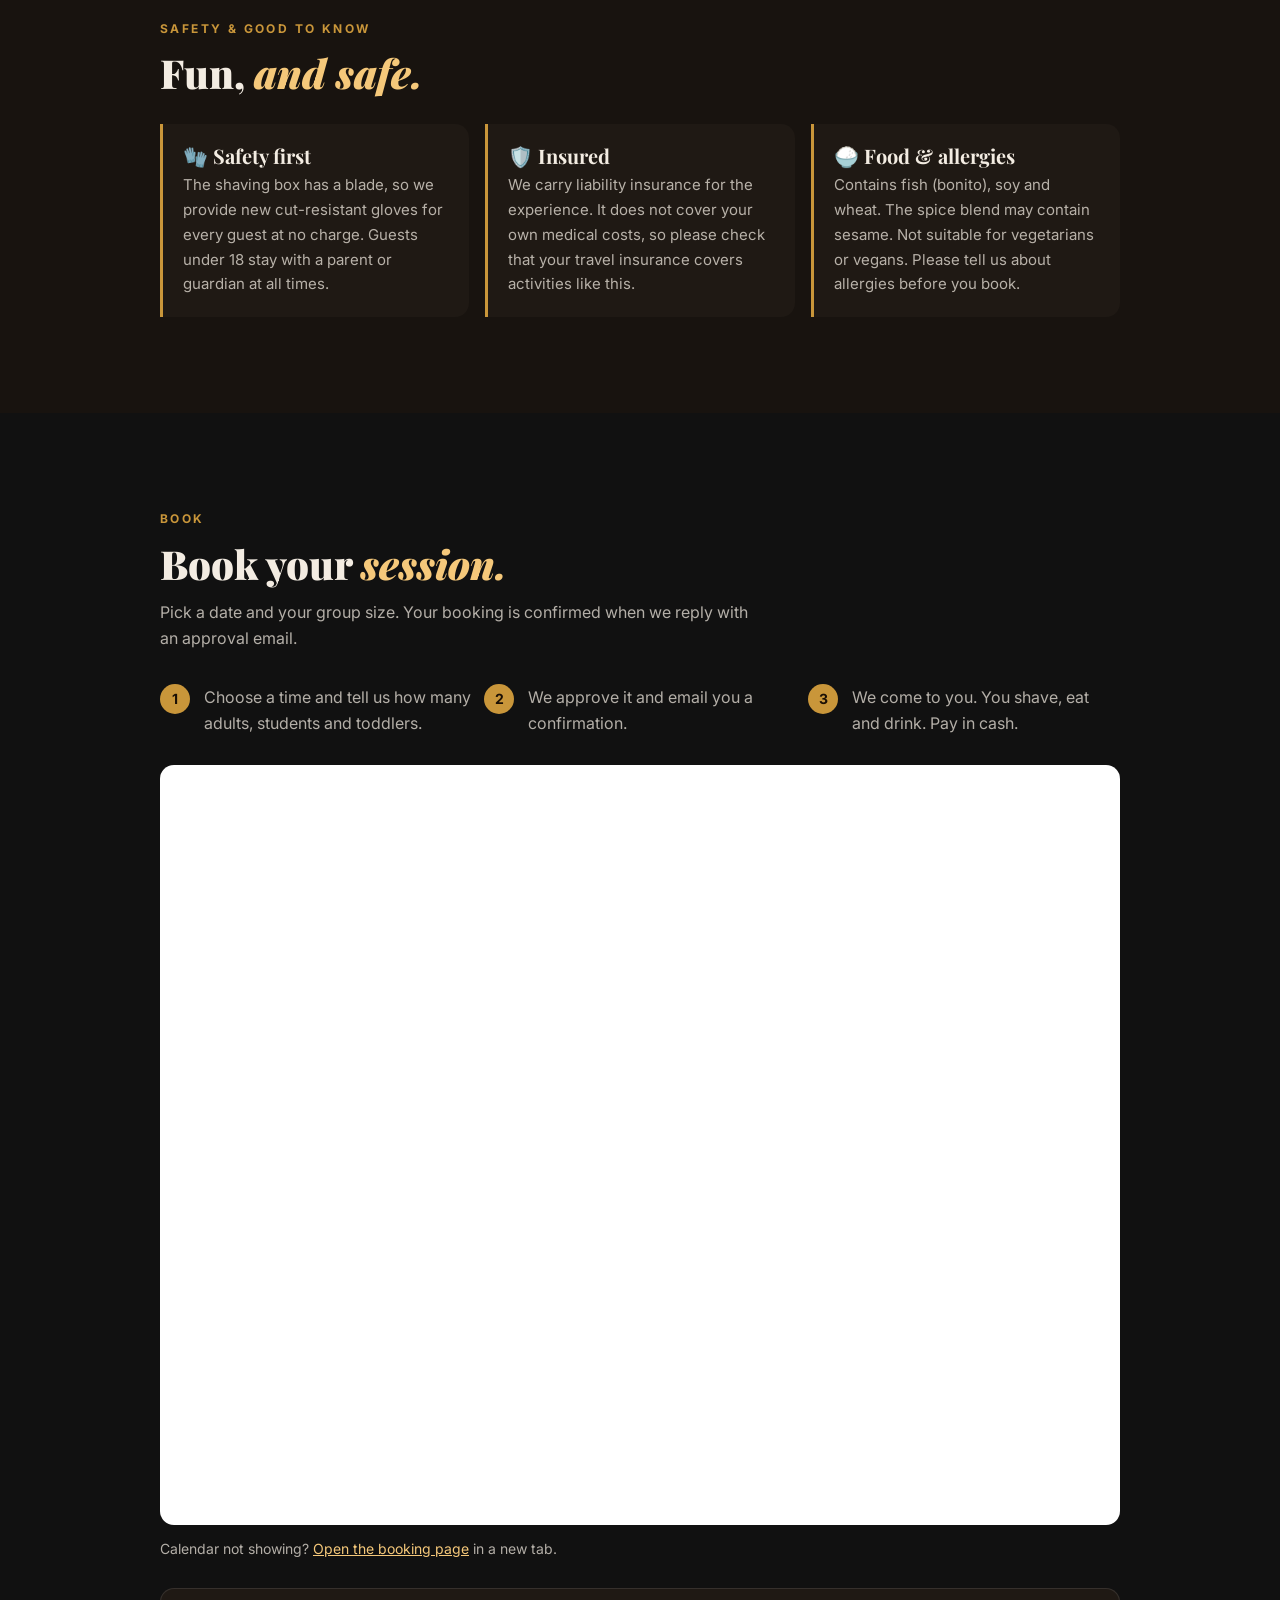
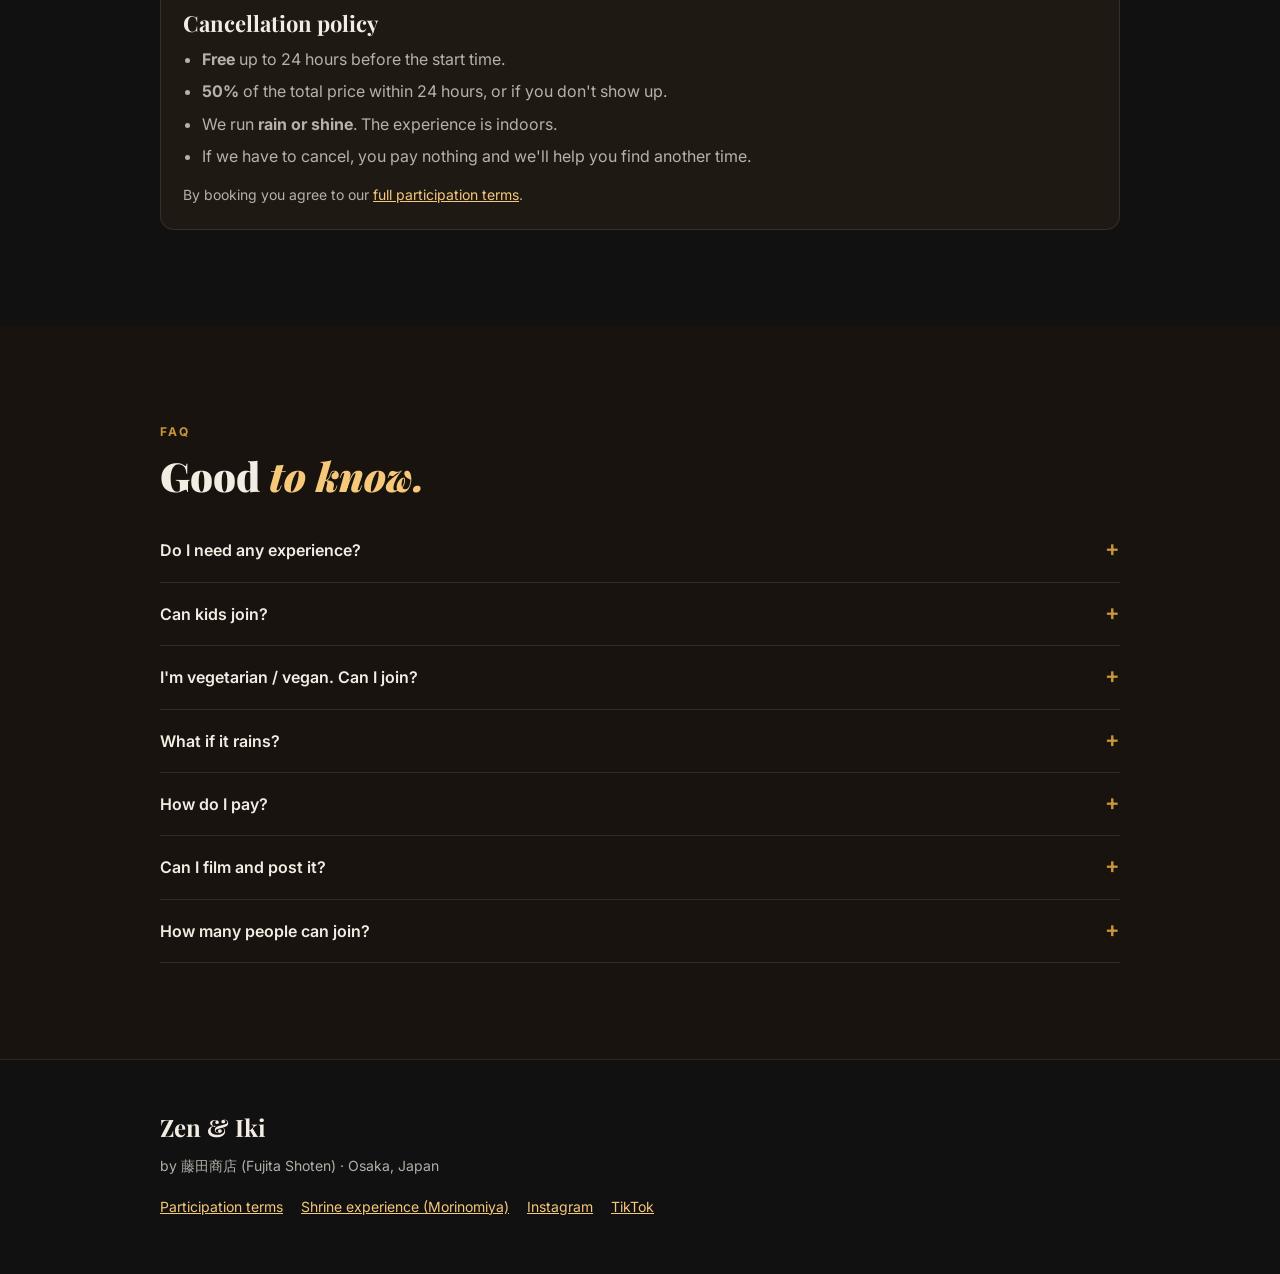
==== commit d6dd47bc: "LP: dancing flakes happen on warm rice, not guaranteed Co-Authored-By: Claude Sonnet 5.5 <noreply@an" ====
--- a/index.html
+++ b/index.html
@@ -101,7 +101,7 @@
     <p class="kicker">Why people love this</p>
     <h2>It moves. <em>Really.</em></h2>
     <div class="why" style="margin-top:28px">
-      <div><strong>It moves. Like, actually moves.</strong><p>Pour hot broth and the flakes rise, wave, sway, as if they're alive. Every single person gasps. Every time.</p></div>
+      <div><strong>It moves. Like, actually moves.</strong><p>Put fresh flakes on warm rice and they dance: rising, waving, swaying as if they're alive. It depends on how well you shave and how warm the rice is, but when it happens, guests gasp.</p></div>
       <div><strong>Your best travel video.</strong><p>Slow-mo shaving, dancing flakes, steaming broth. Post it. Your followers will not have seen anything like this.</p></div>
       <div><strong>Fresh taste hits different.</strong><p>Nothing from a packet comes close. Fresh-shaved katsuobushi is smokier, richer, and somehow warmer.</p></div>
       <div><strong>Most tourists never do this.</strong><p>You've eaten sushi. You've had ramen. But this is where Japanese flavor actually starts. Most people never know.</p></div>
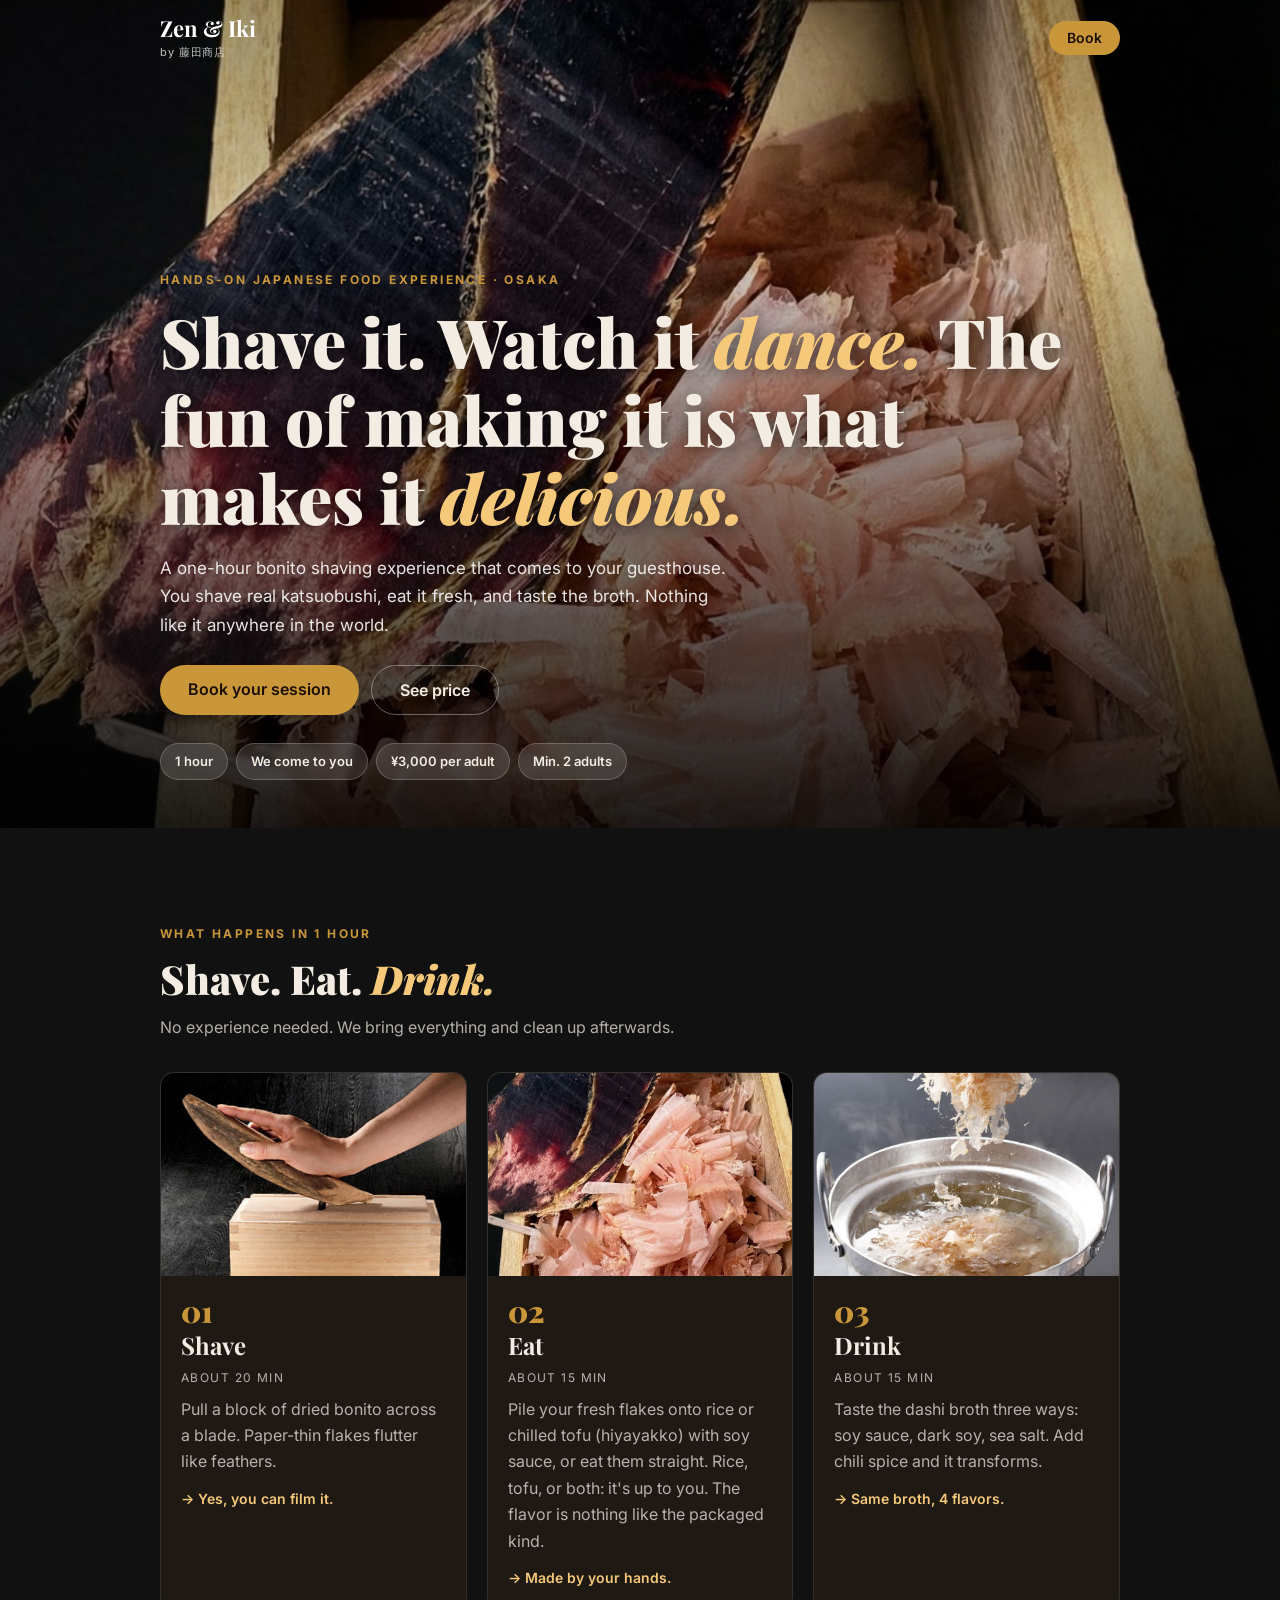
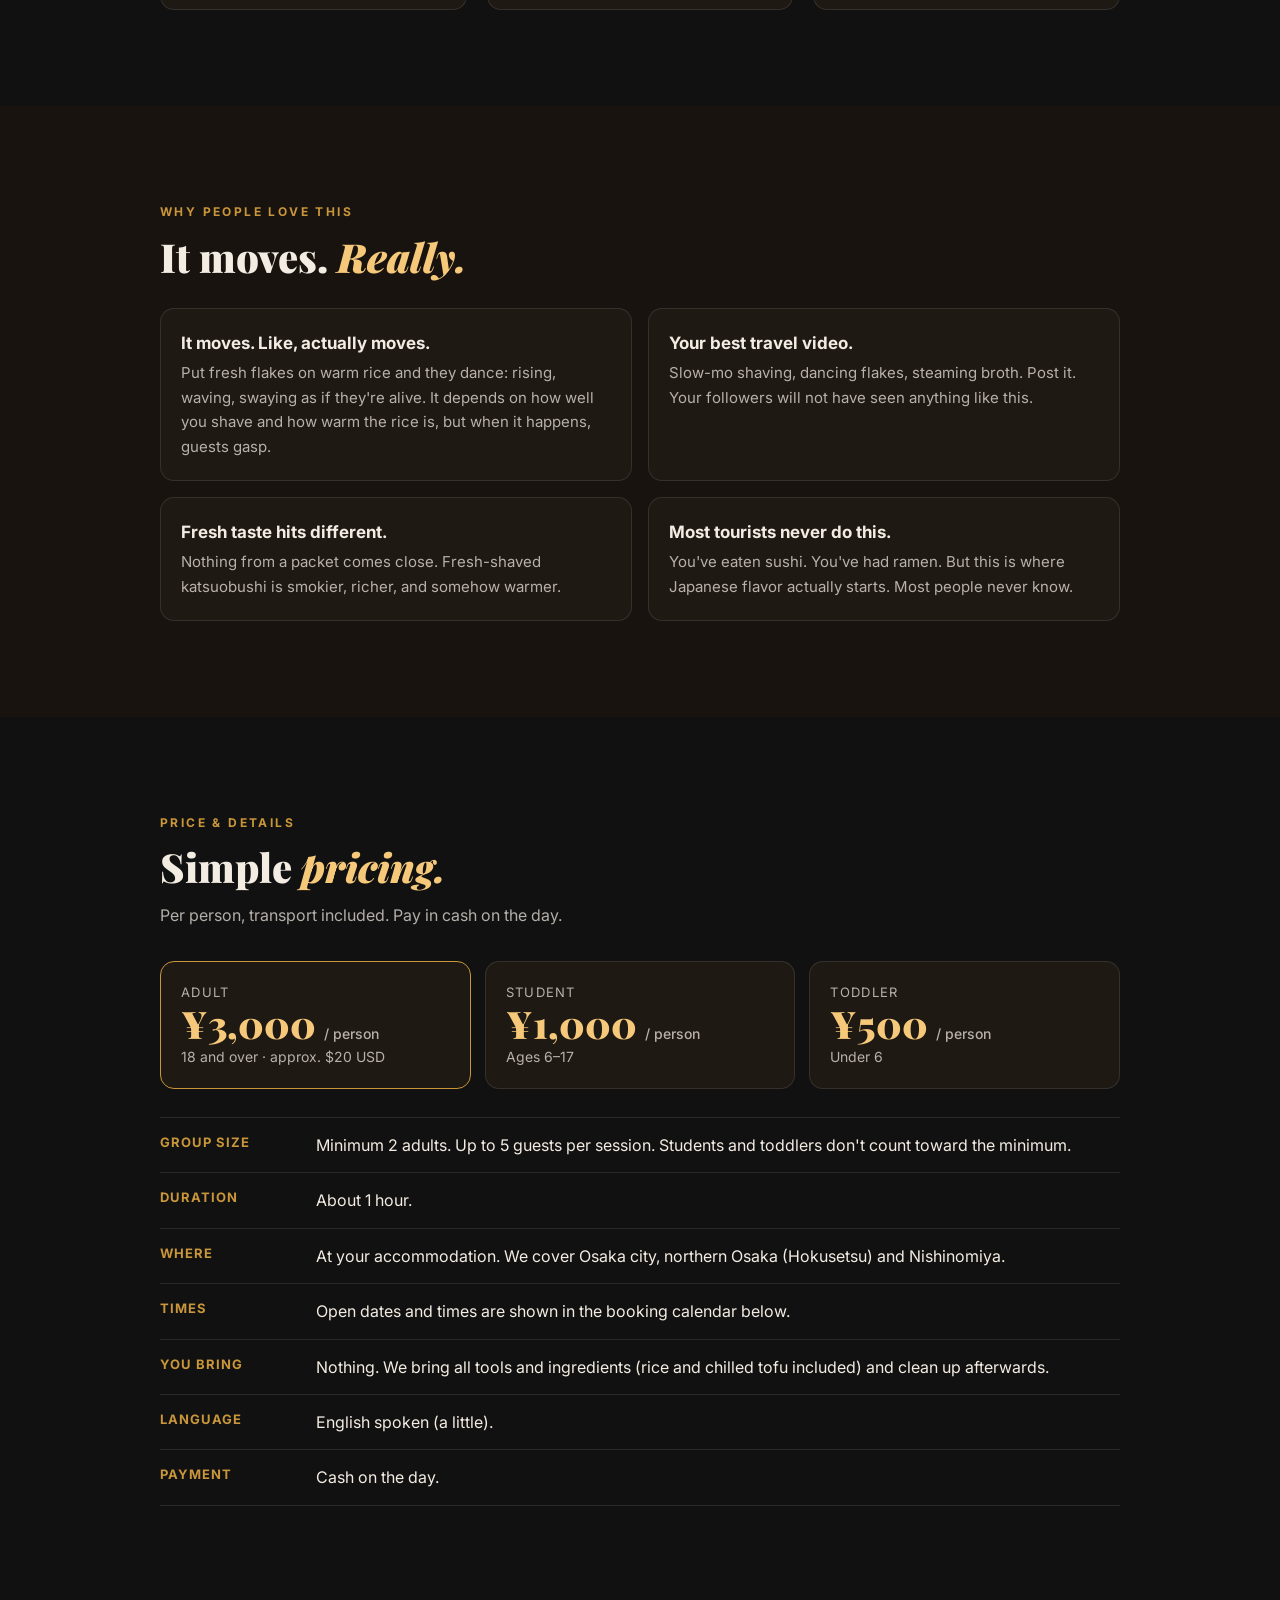
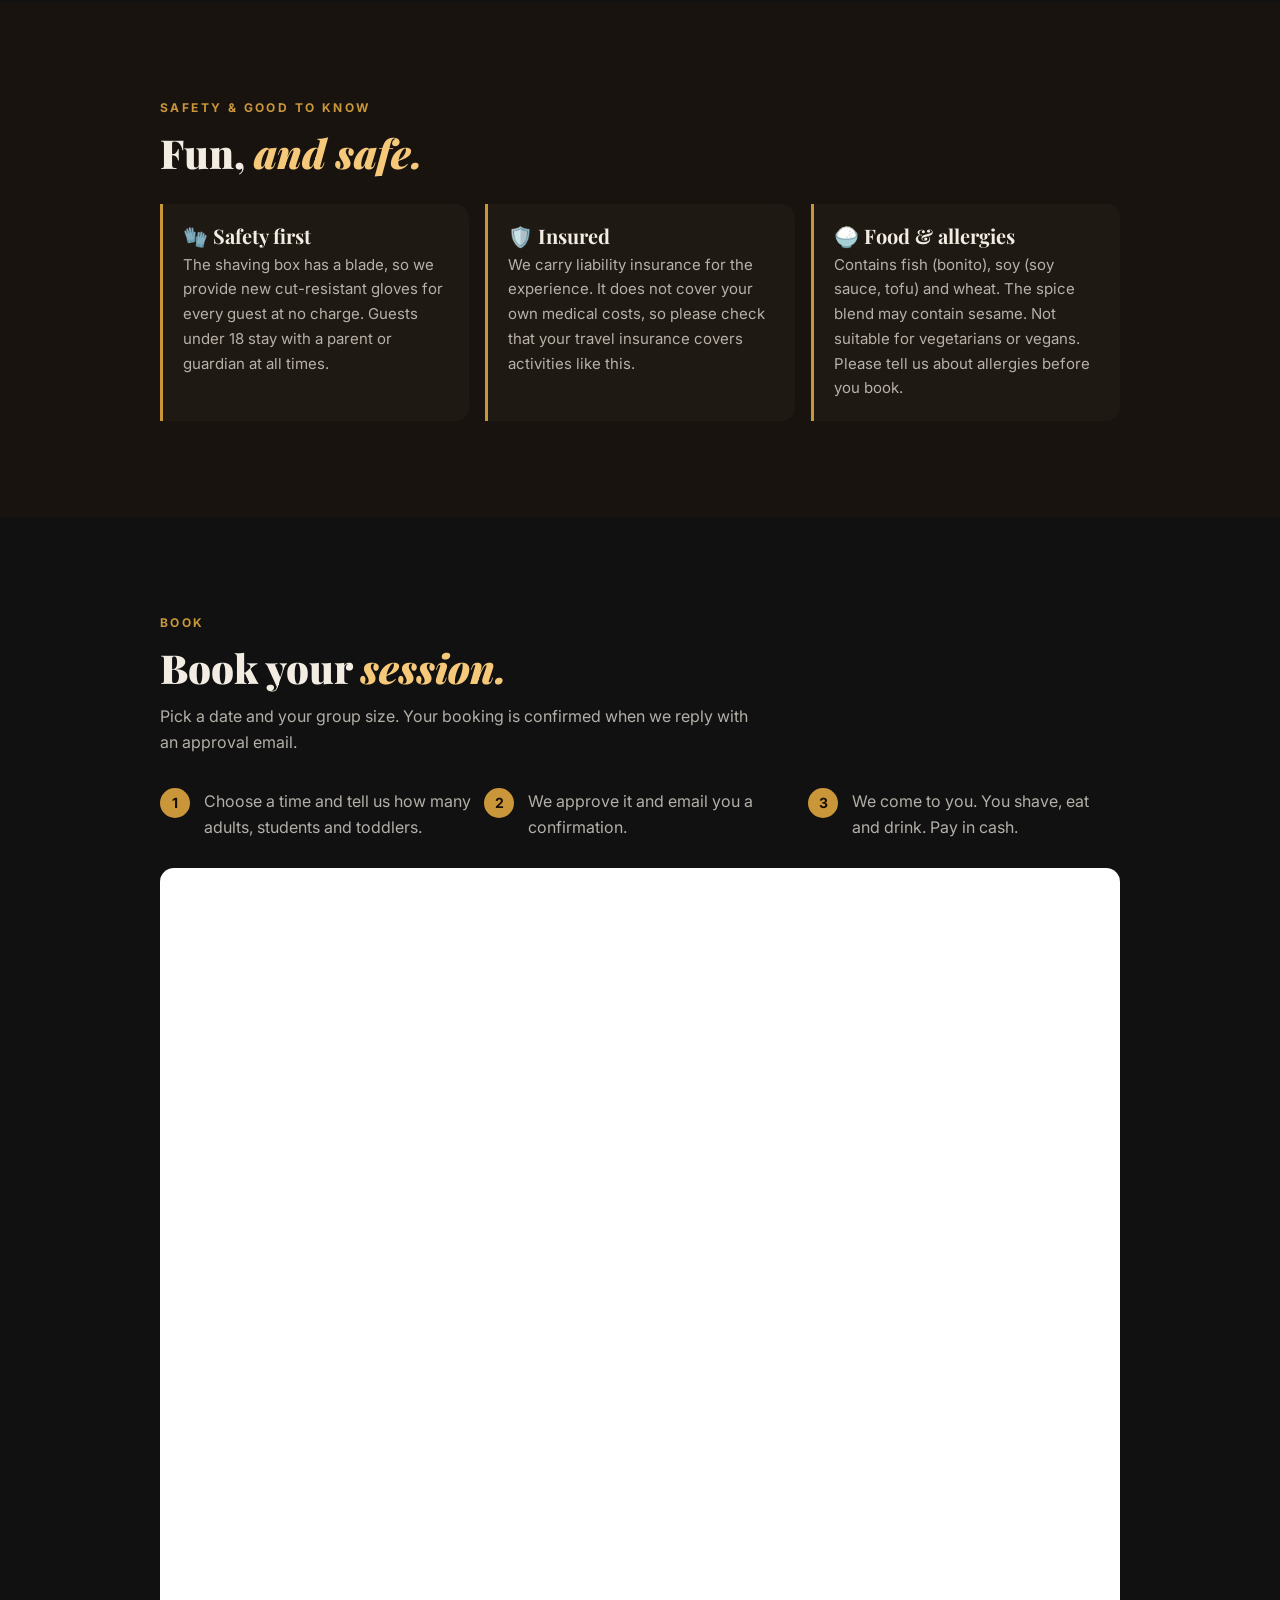
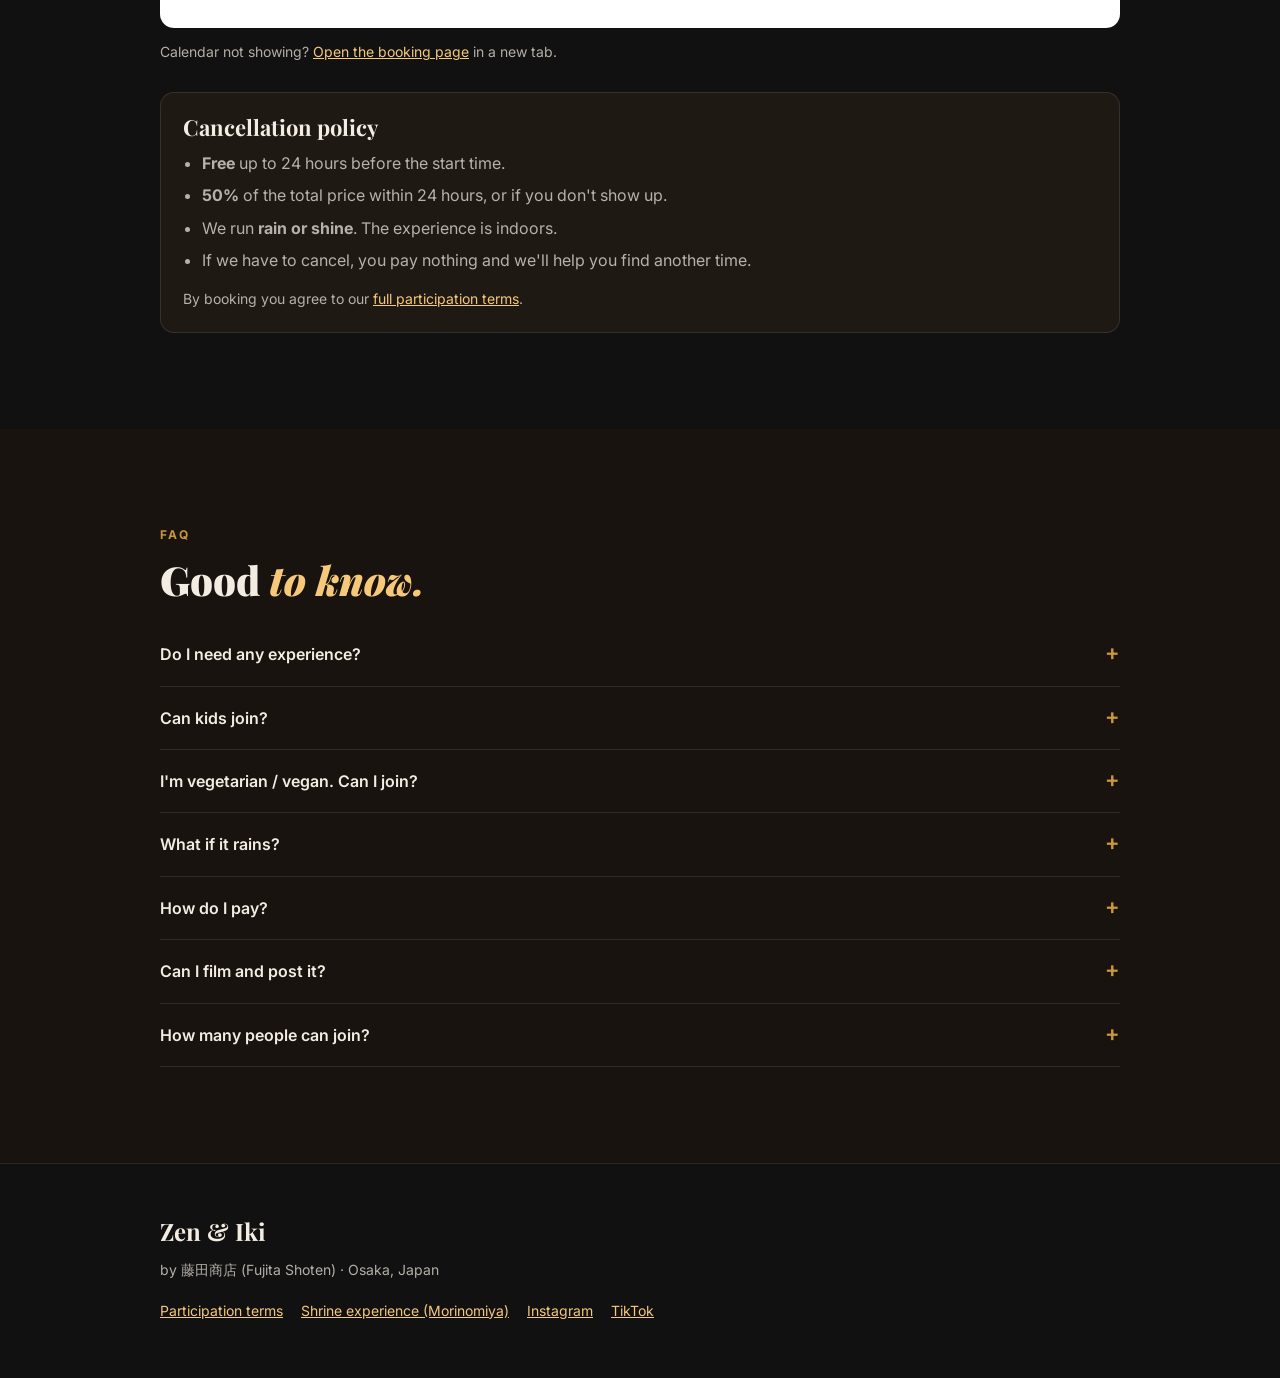
==== commit 737e80e3: "Add chilled tofu (hiyayakko) to the experience: eat step, included items, allergy info Co-Authored-B" ====
--- a/index.html
+++ b/index.html
@@ -77,7 +77,7 @@
           <div class="num">02</div>
           <h3>Eat</h3>
           <div class="time">About 15 min</div>
-          <p>Pile your fresh flakes onto rice or eat them straight. The flavor is nothing like the packaged kind.</p>
+          <p>Pile your fresh flakes onto rice or chilled tofu (hiyayakko) with soy sauce, or eat them straight. Rice, tofu, or both: it's up to you. The flavor is nothing like the packaged kind.</p>
           <p class="hl">→ Made by your hands.</p>
         </div>
       </article>
@@ -137,7 +137,7 @@
       <li><b>Duration</b><span>About 1 hour.</span></li>
       <li><b>Where</b><span>At your accommodation. We cover Osaka city, northern Osaka (Hokusetsu) and Nishinomiya.</span></li>
       <li><b>Times</b><span>Open dates and times are shown in the booking calendar below.</span></li>
-      <li><b>You bring</b><span>Nothing. We bring all tools and ingredients and clean up afterwards.</span></li>
+      <li><b>You bring</b><span>Nothing. We bring all tools and ingredients (rice and chilled tofu included) and clean up afterwards.</span></li>
       <li><b>Language</b><span>English spoken (a little).</span></li>
       <li><b>Payment</b><span>Cash on the day.</span></li>
     </ul>
@@ -160,7 +160,7 @@
       </div>
       <div class="note">
         <h3>🍚 Food &amp; allergies</h3>
-        <p>Contains fish (bonito), soy and wheat. The spice blend may contain sesame. Not suitable for vegetarians or vegans. Please tell us about allergies before you book.</p>
+        <p>Contains fish (bonito), soy (soy sauce, tofu) and wheat. The spice blend may contain sesame. Not suitable for vegetarians or vegans. Please tell us about allergies before you book.</p>
       </div>
     </div>
   </div>
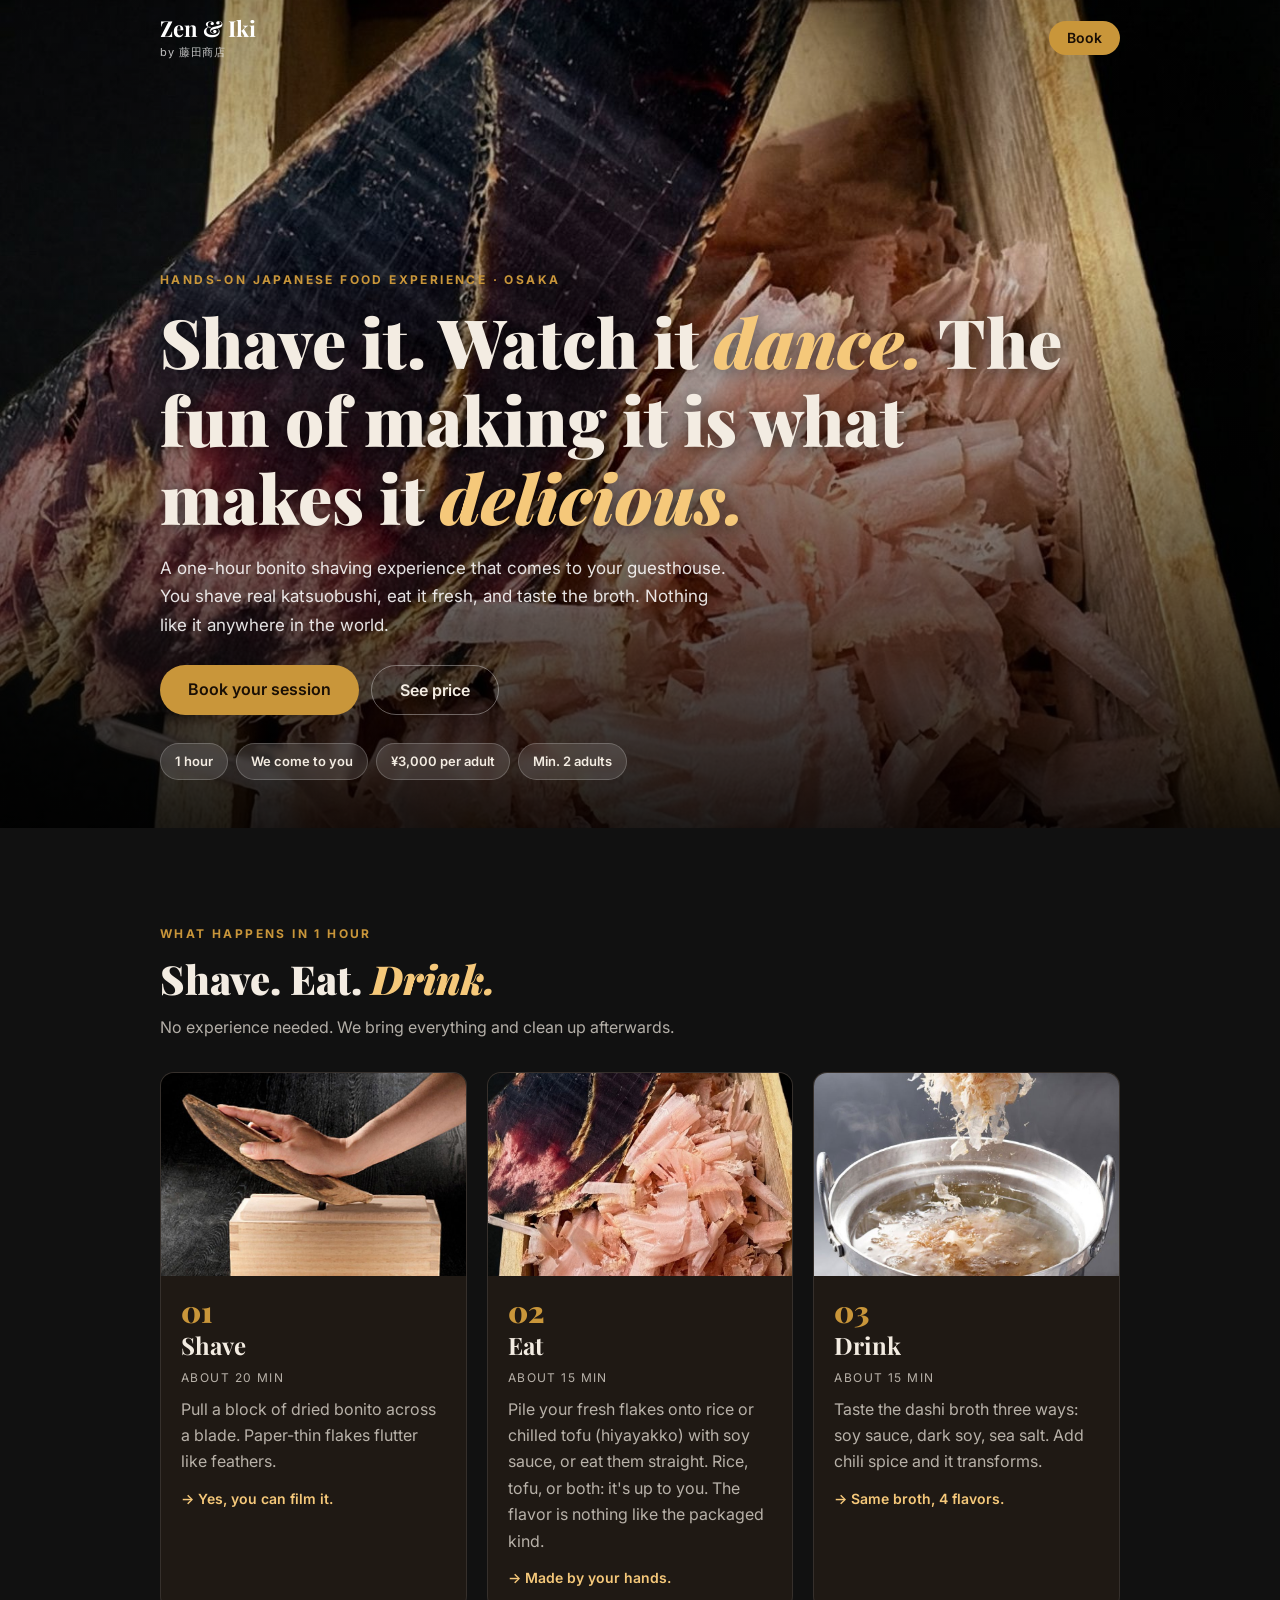
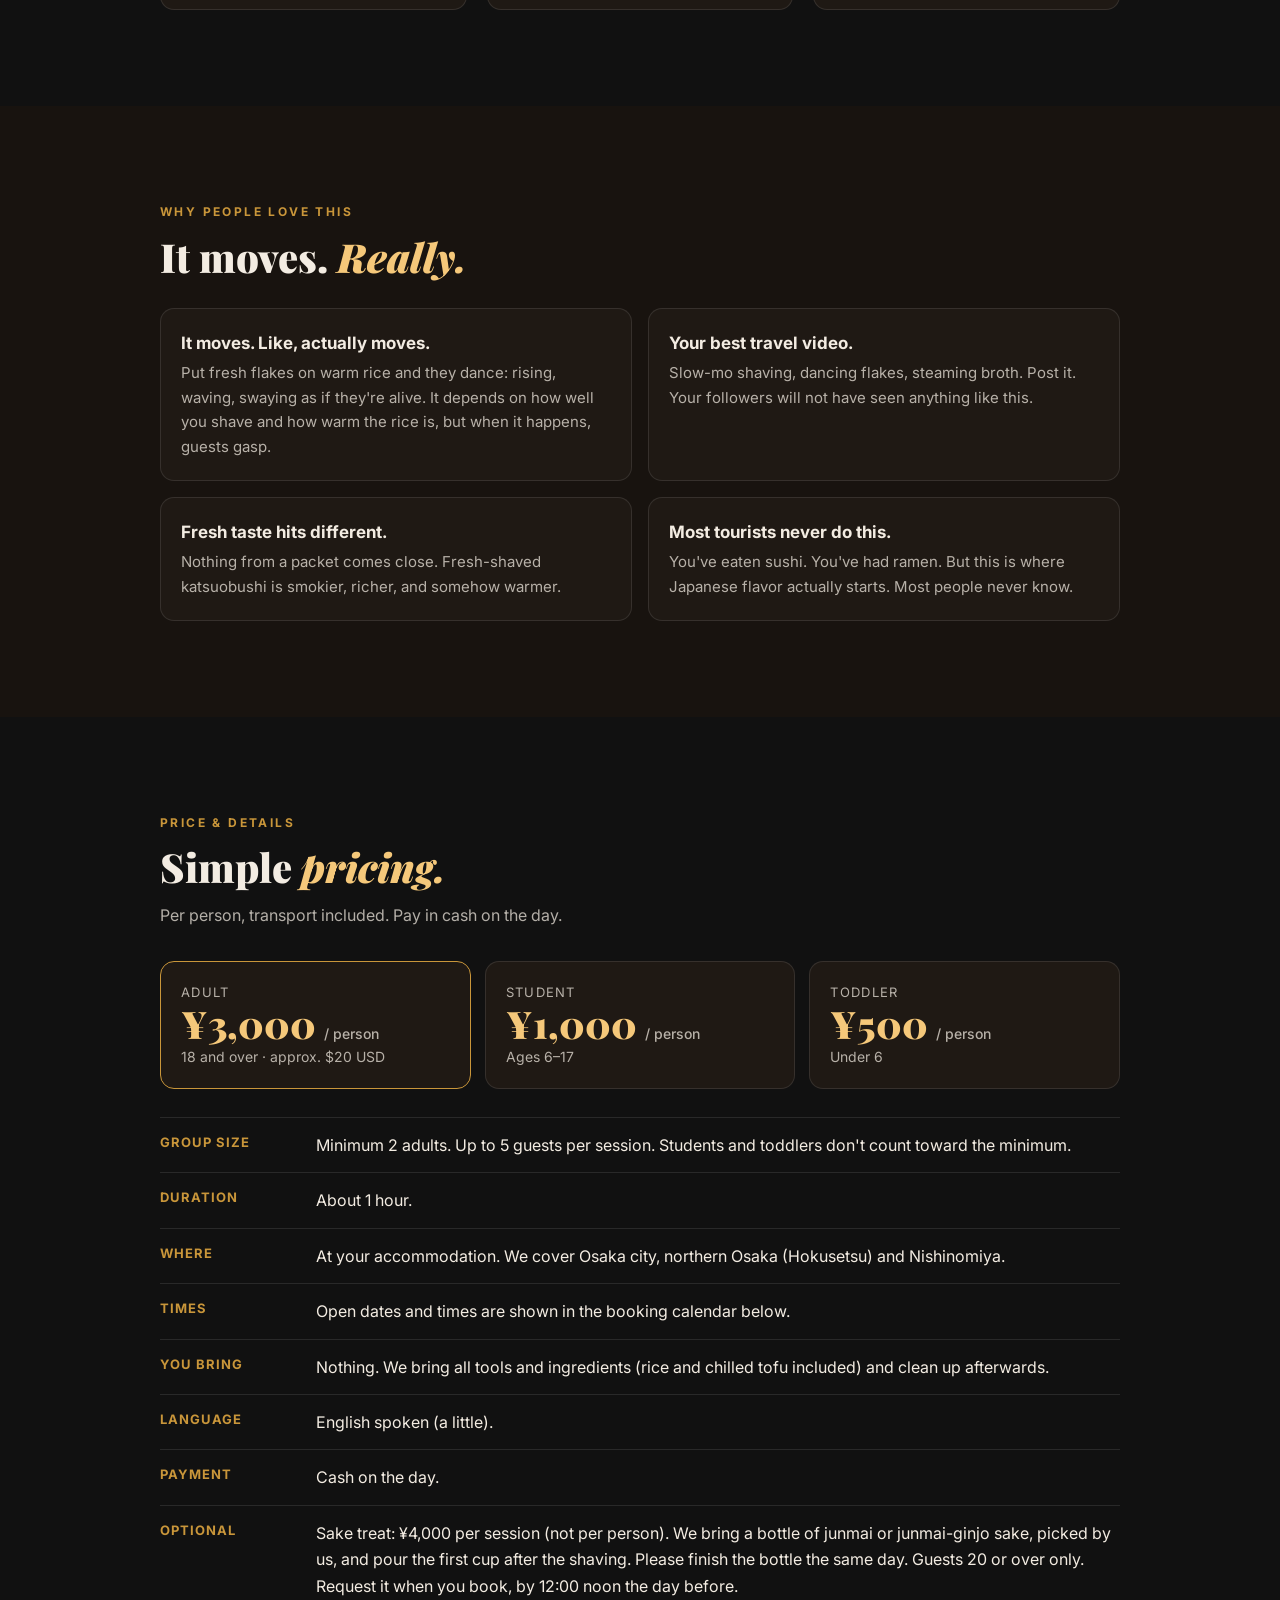
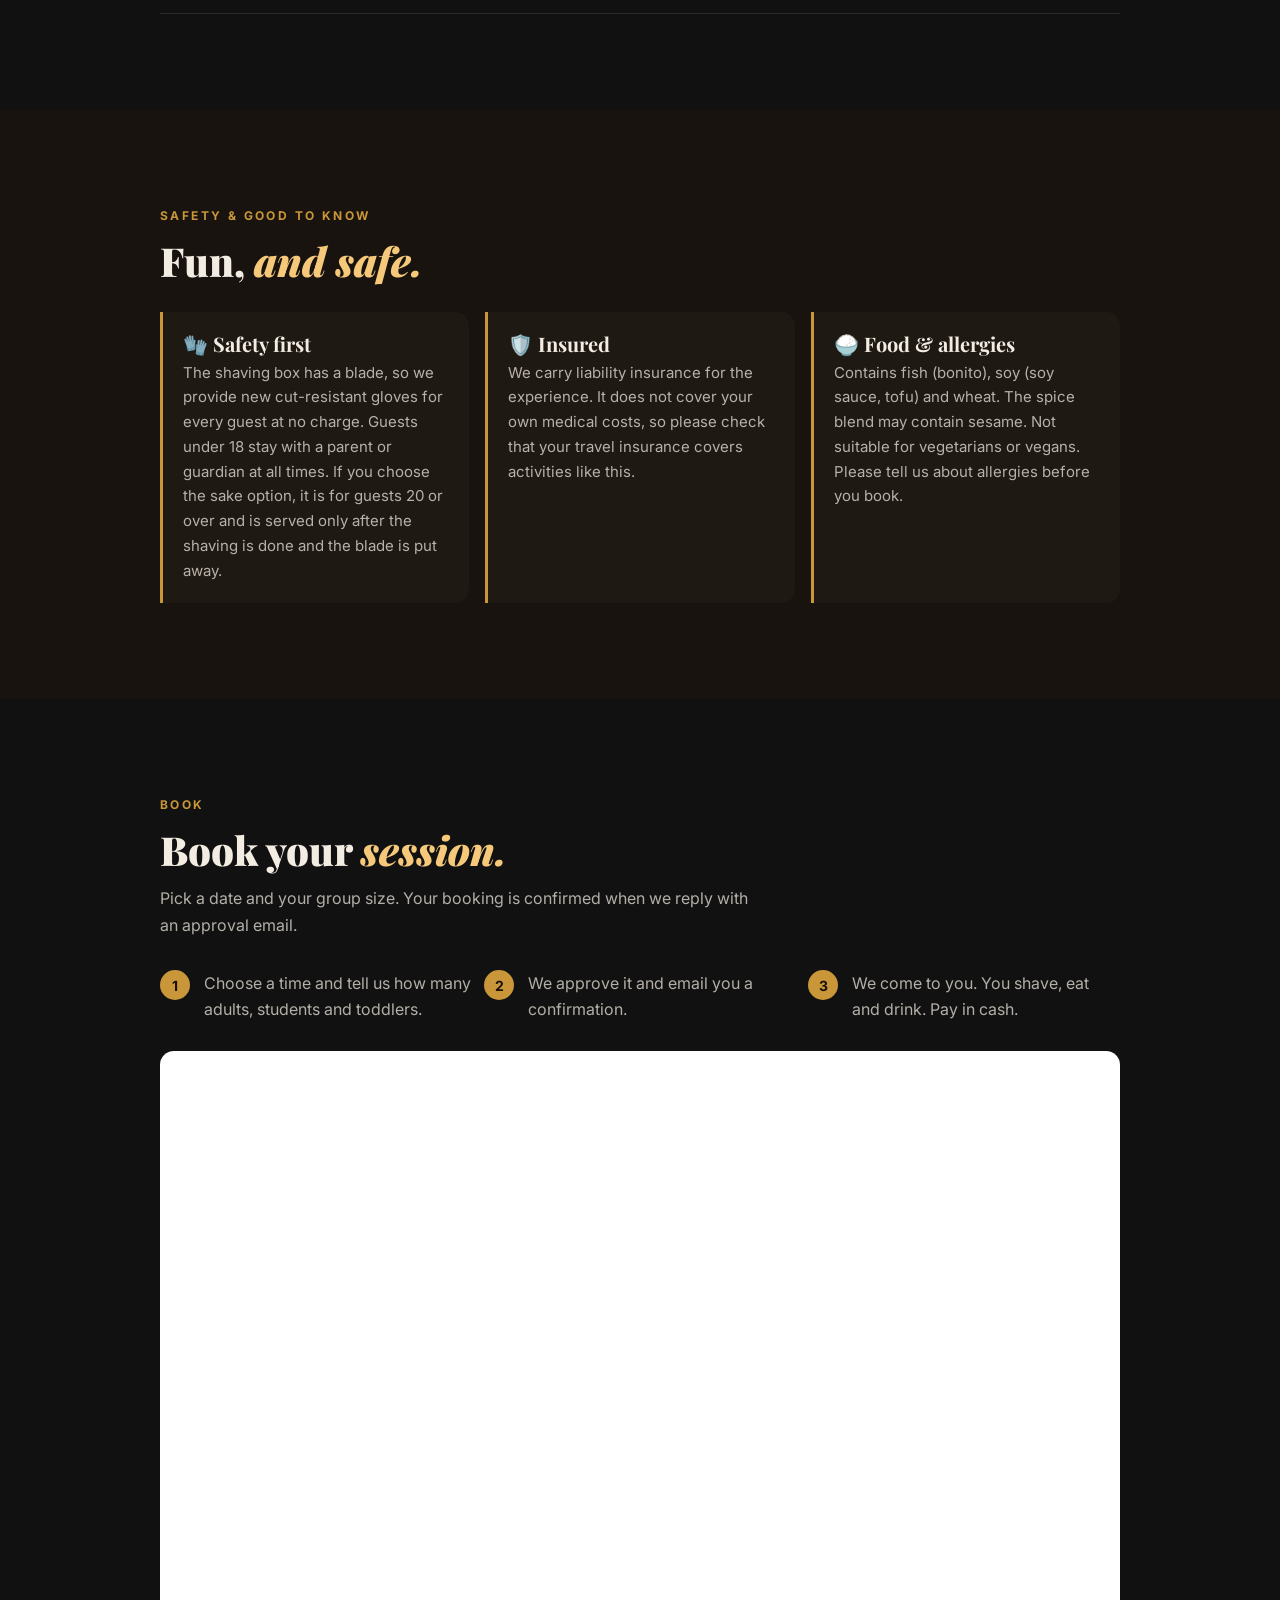
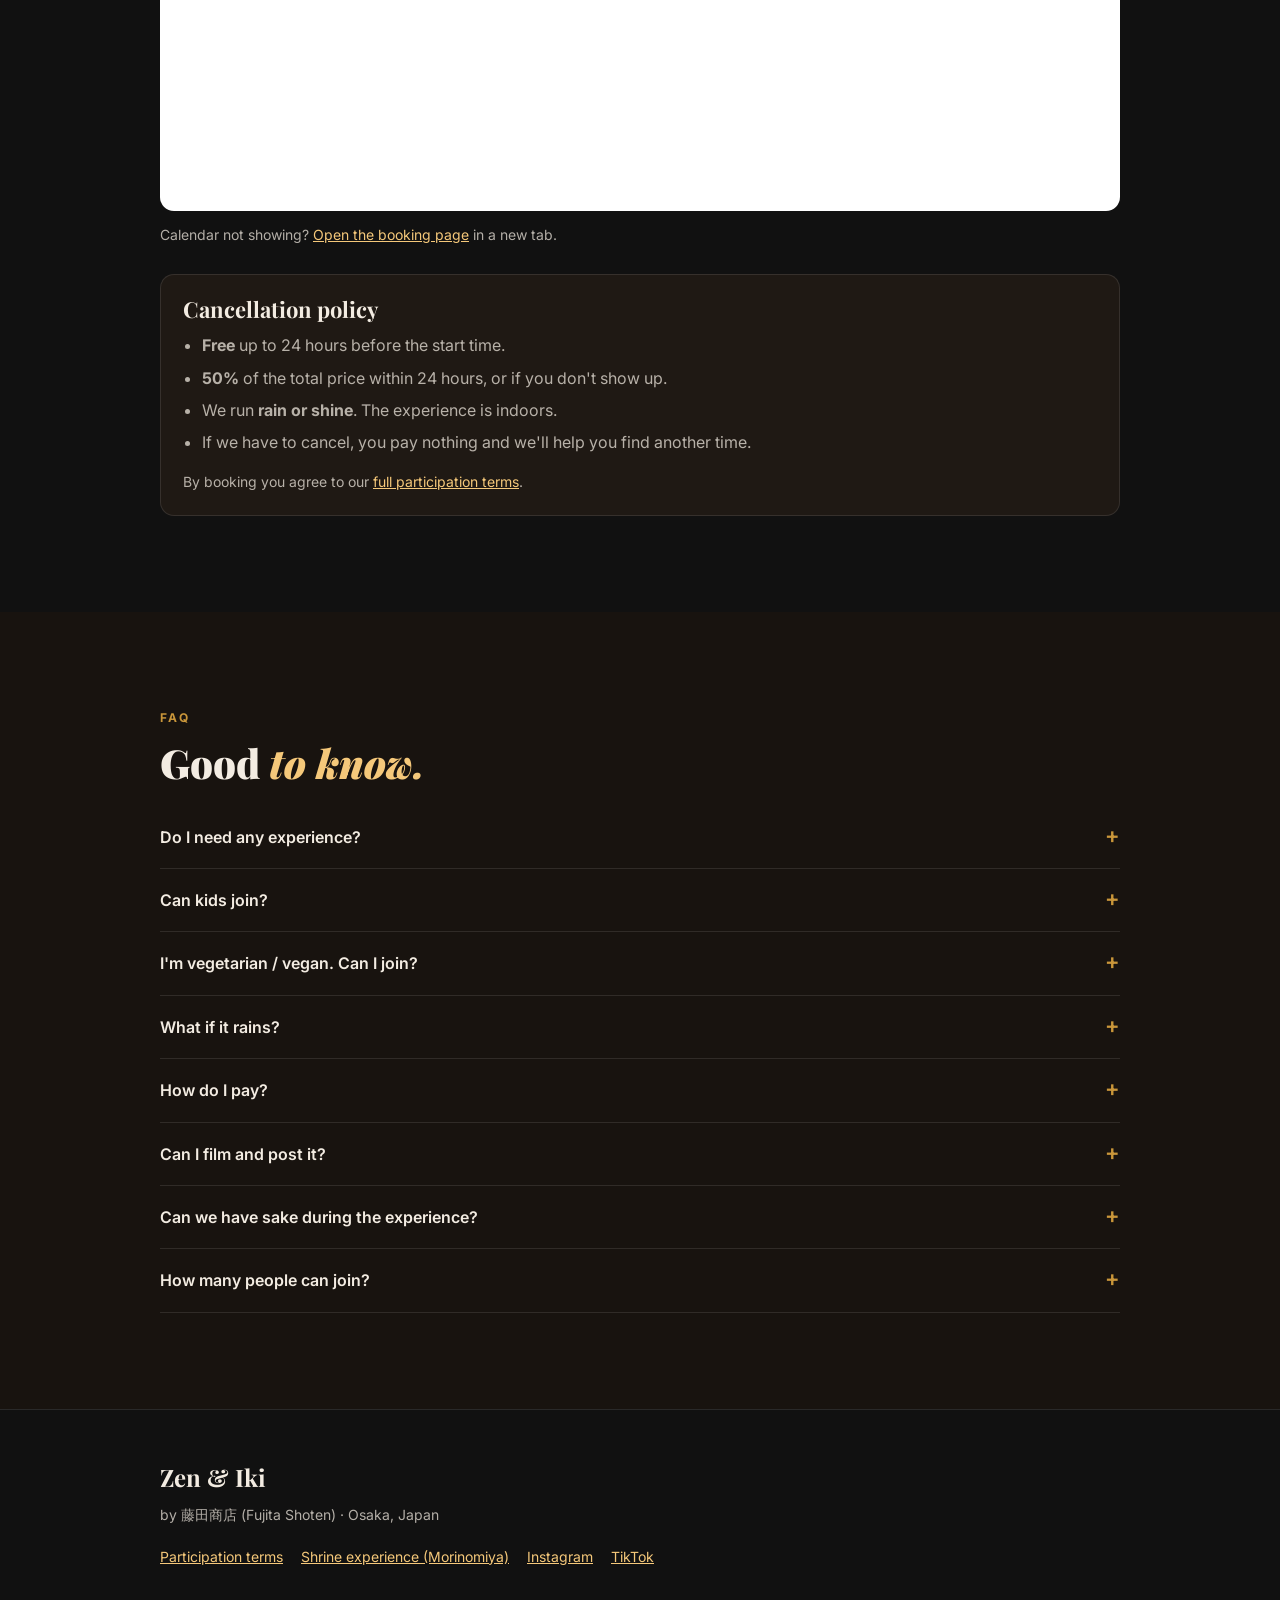
==== commit 1fde389e: "Add optional sake treat (¥4,000 per session): price details, FAQ, safety note, terms Co-Authored-By:" ====
--- a/index.html
+++ b/index.html
@@ -140,6 +140,7 @@
       <li><b>You bring</b><span>Nothing. We bring all tools and ingredients (rice and chilled tofu included) and clean up afterwards.</span></li>
       <li><b>Language</b><span>English spoken (a little).</span></li>
       <li><b>Payment</b><span>Cash on the day.</span></li>
+      <li><b>Optional</b><span>Sake treat: ¥4,000 per session (not per person). We bring a bottle of junmai or junmai-ginjo sake, picked by us, and pour the first cup after the shaving. Please finish the bottle the same day. Guests 20 or over only. Request it when you book, by 12:00 noon the day before.</span></li>
     </ul>
   </div>
 </section>
@@ -152,7 +153,7 @@
     <div class="notes" style="margin-top:28px">
       <div class="note">
         <h3>🧤 Safety first</h3>
-        <p>The shaving box has a blade, so we provide new cut-resistant gloves for every guest at no charge. Guests under 18 stay with a parent or guardian at all times.</p>
+        <p>The shaving box has a blade, so we provide new cut-resistant gloves for every guest at no charge. Guests under 18 stay with a parent or guardian at all times. If you choose the sake option, it is for guests 20 or over and is served only after the shaving is done and the blade is put away.</p>
       </div>
       <div class="note">
         <h3>🛡️ Insured</h3>
@@ -181,7 +182,7 @@
     <p class="frame-fallback">Calendar not showing? <a href="#book" data-book>Open the booking page</a> in a new tab.</p>
     <div class="booking-pending">
       Online booking opens soon. In the meantime, message us on
-      <a href="https://www.instagram.com/100sauce.fujita" target="_blank" rel="noopener noreferrer">Instagram</a>.
+      <a href="https://www.instagram.com/katsuobushi.osaka" target="_blank" rel="noopener noreferrer">Instagram</a>.
     </div>
 
     <div class="policy">
@@ -209,6 +210,7 @@
       <details><summary>What if it rains?</summary><p>Nothing changes. The experience is indoors and runs rain or shine.</p></details>
       <details><summary>How do I pay?</summary><p>In cash on the day. Prices are per person and include transport.</p></details>
       <details><summary>Can I film and post it?</summary><p>Please do. We may also film the session for our own promotion. If you'd rather not appear, just tell us before we start.</p></details>
+      <details><summary>Can we have sake during the experience?</summary><p>Yes, as an option for ¥4,000 per session (not per person). We pour the first cup after the shaving, once the blade is put away, and the rest of the bottle is yours to finish that day. Guests 20 or over only. Please request it when you book, by 12:00 noon the day before.</p></details>
       <details><summary>How many people can join?</summary><p>At least 2 adults, and up to 5 guests in total per session.</p></details>
     </div>
   </div>
@@ -223,7 +225,7 @@
     <div class="foot-links">
       <a href="terms.html">Participation terms</a>
       <a href="https://katsuobushi-3pjo.vercel.app/" target="_blank" rel="noopener noreferrer">Shrine experience (Morinomiya)</a>
-      <a href="https://www.instagram.com/100sauce.fujita" target="_blank" rel="noopener noreferrer">Instagram</a>
+      <a href="https://www.instagram.com/katsuobushi.osaka" target="_blank" rel="noopener noreferrer">Instagram</a>
       <a href="https://www.tiktok.com/@user2796113026210" target="_blank" rel="noopener noreferrer">TikTok</a>
     </div>
   </div>
